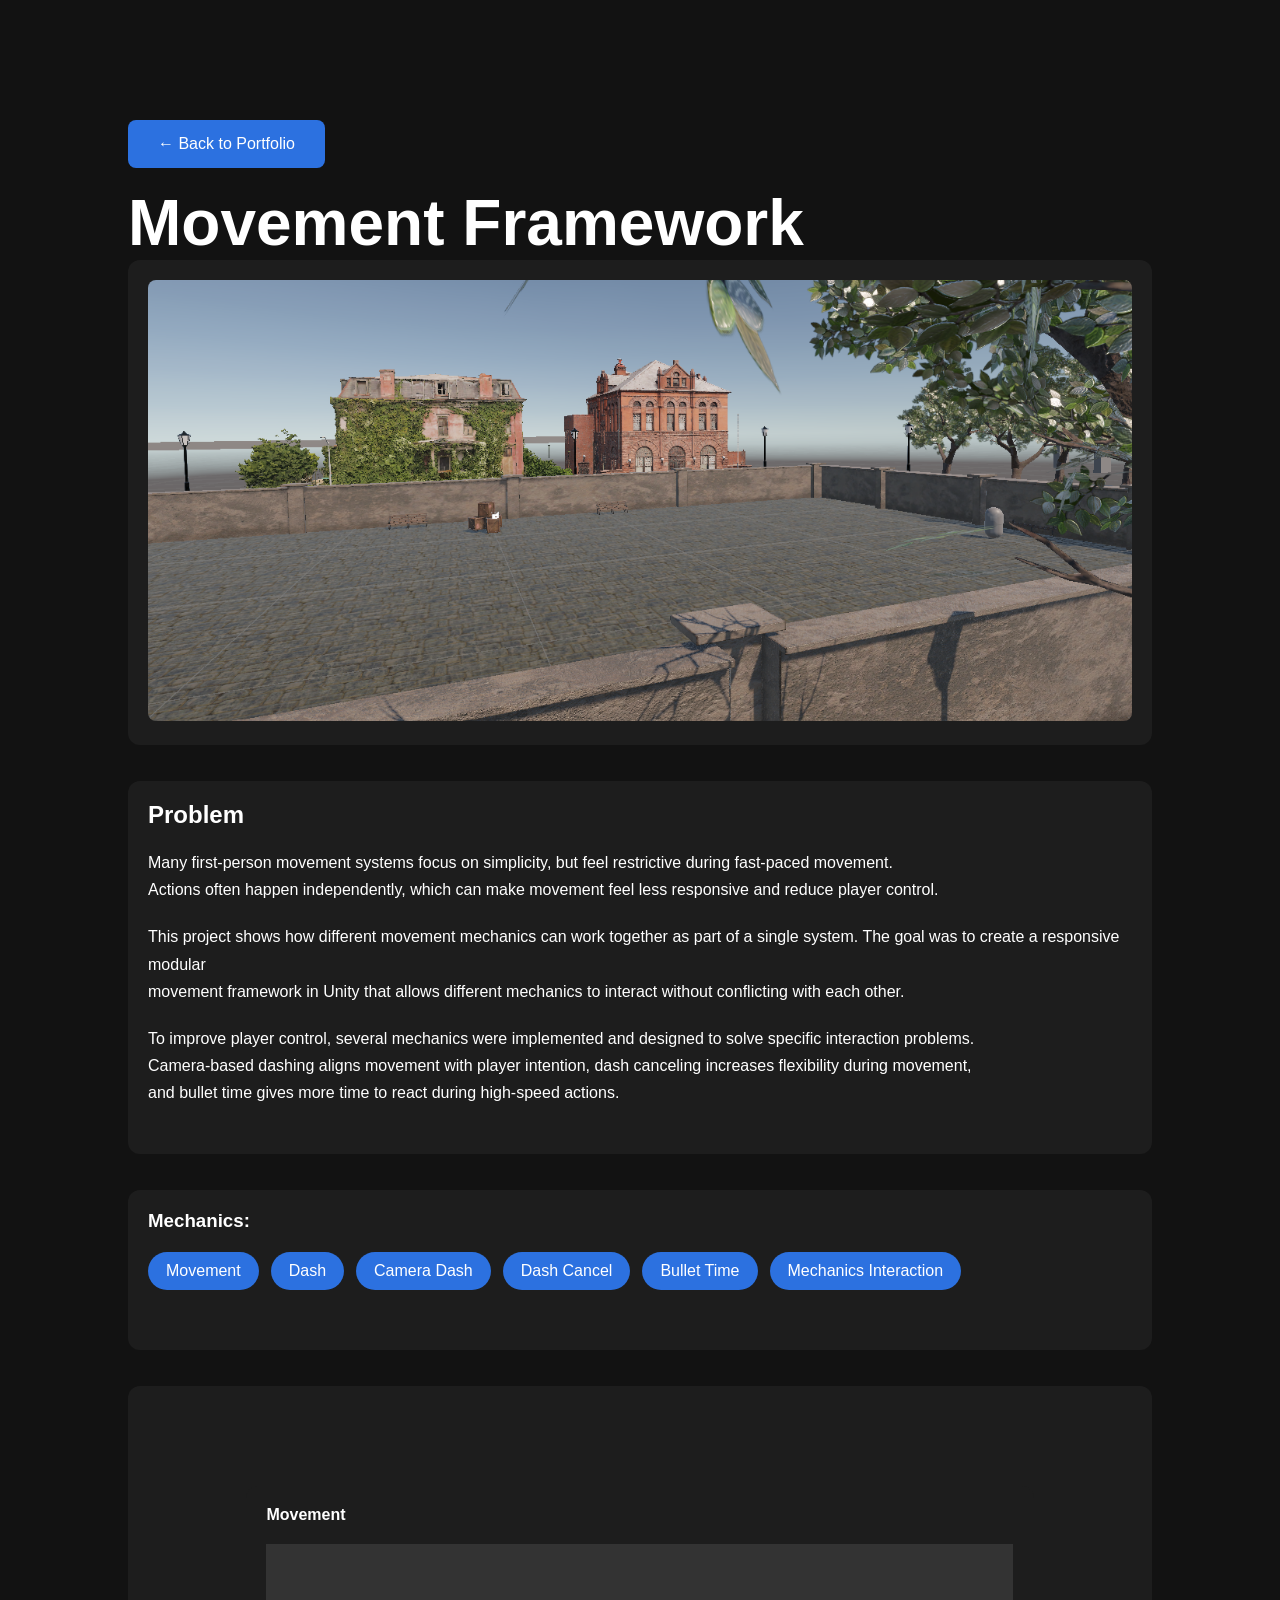
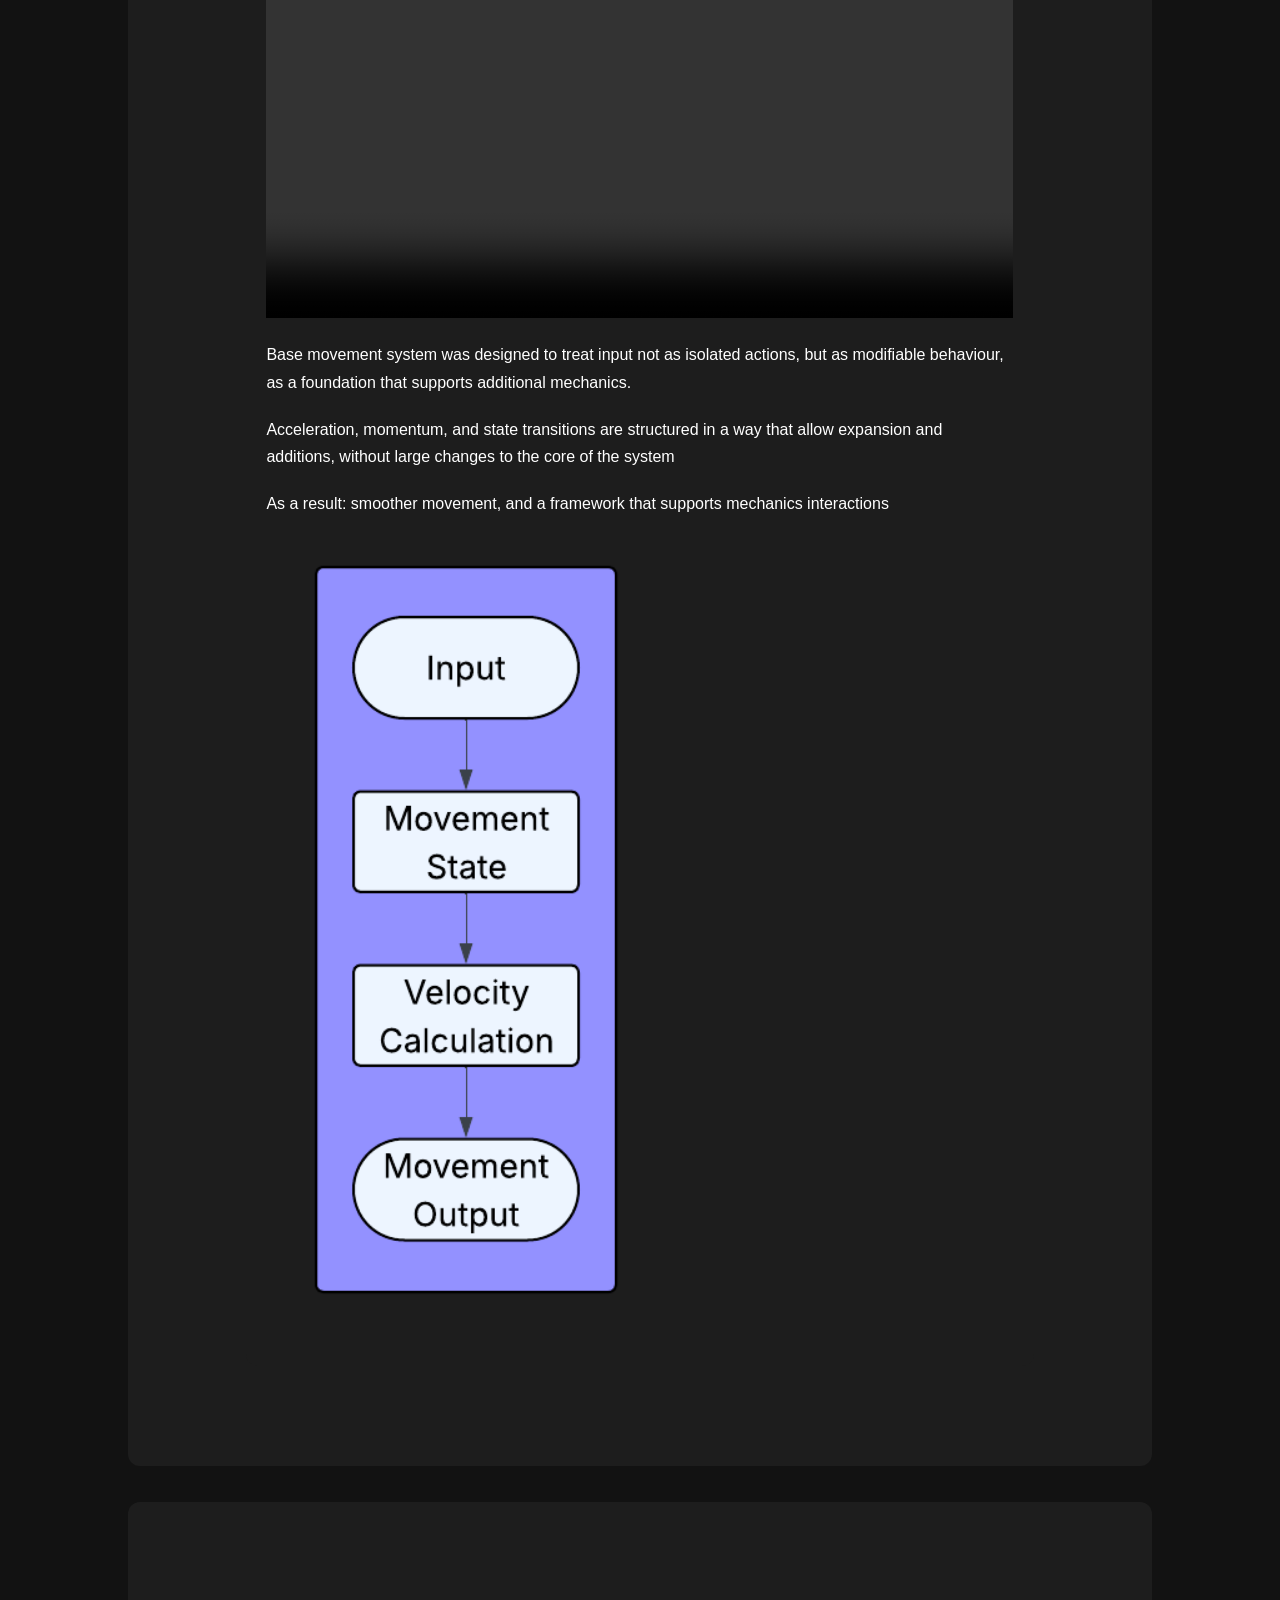
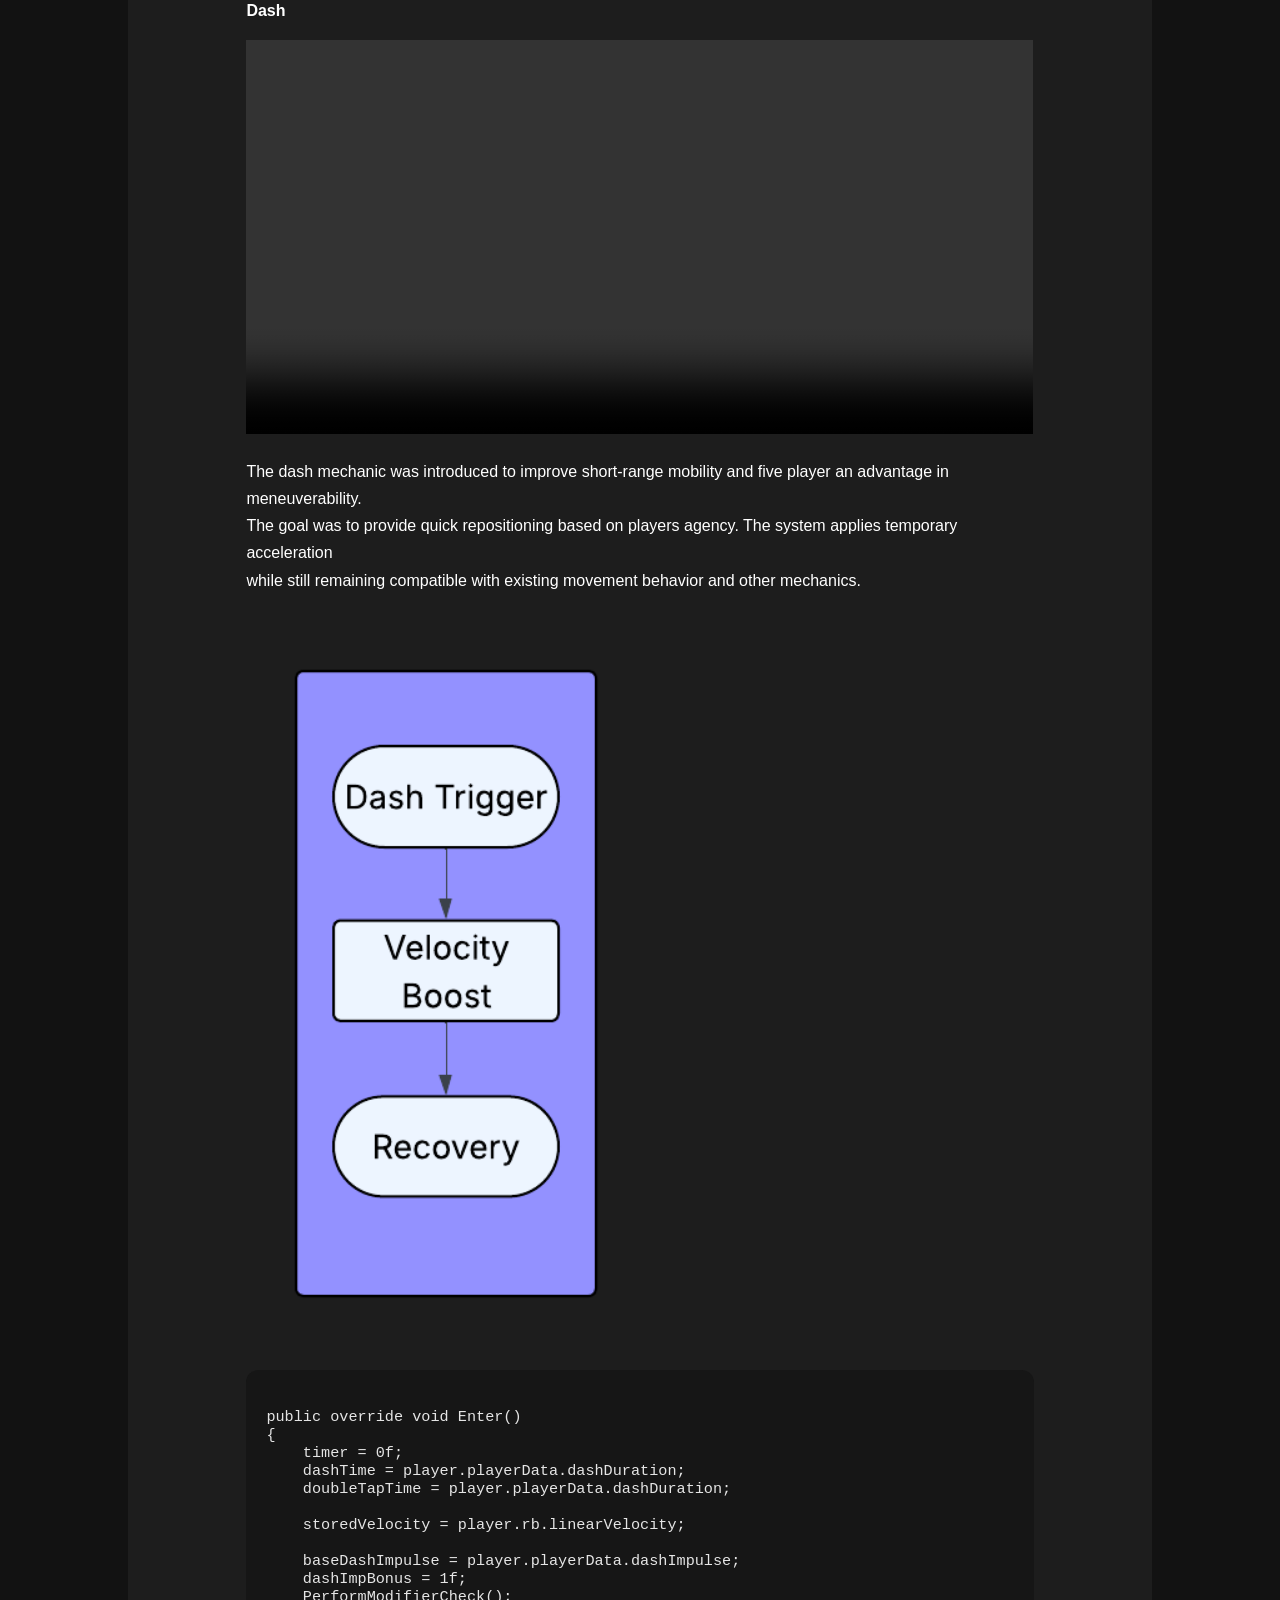
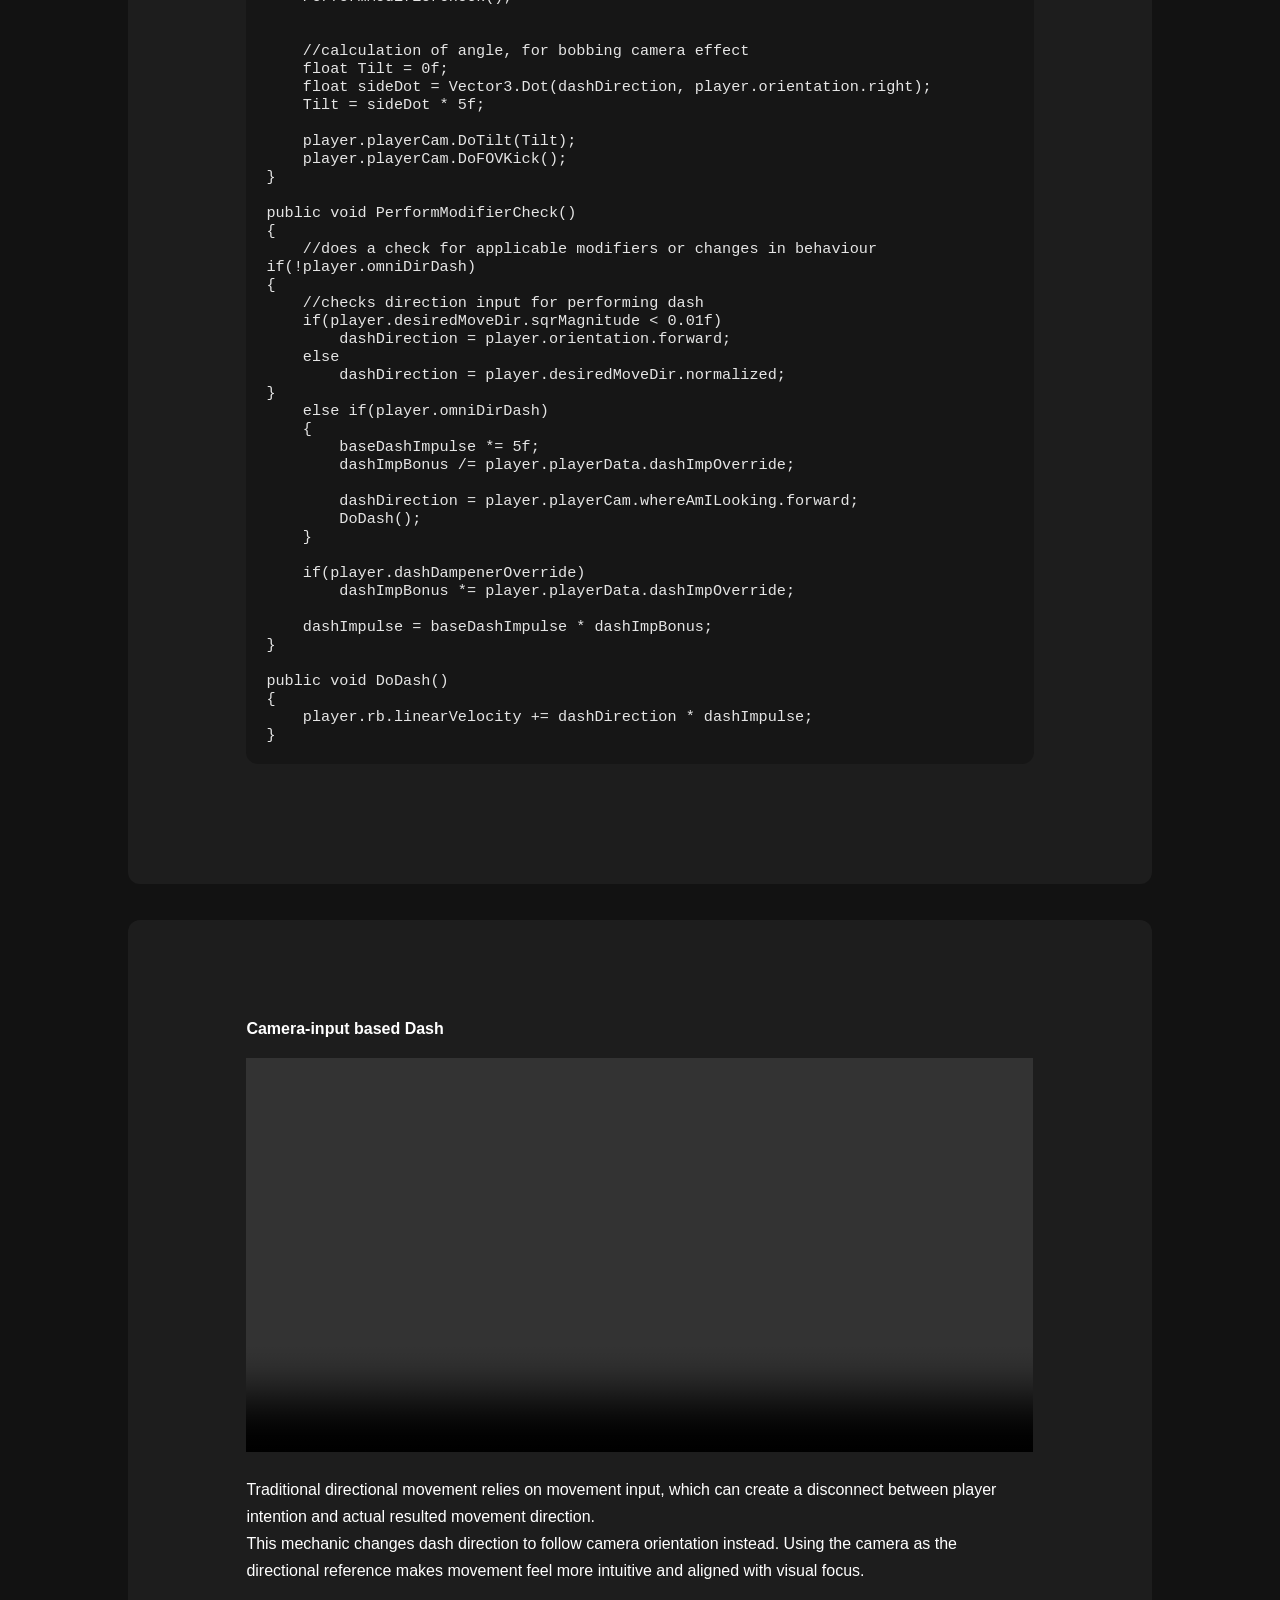
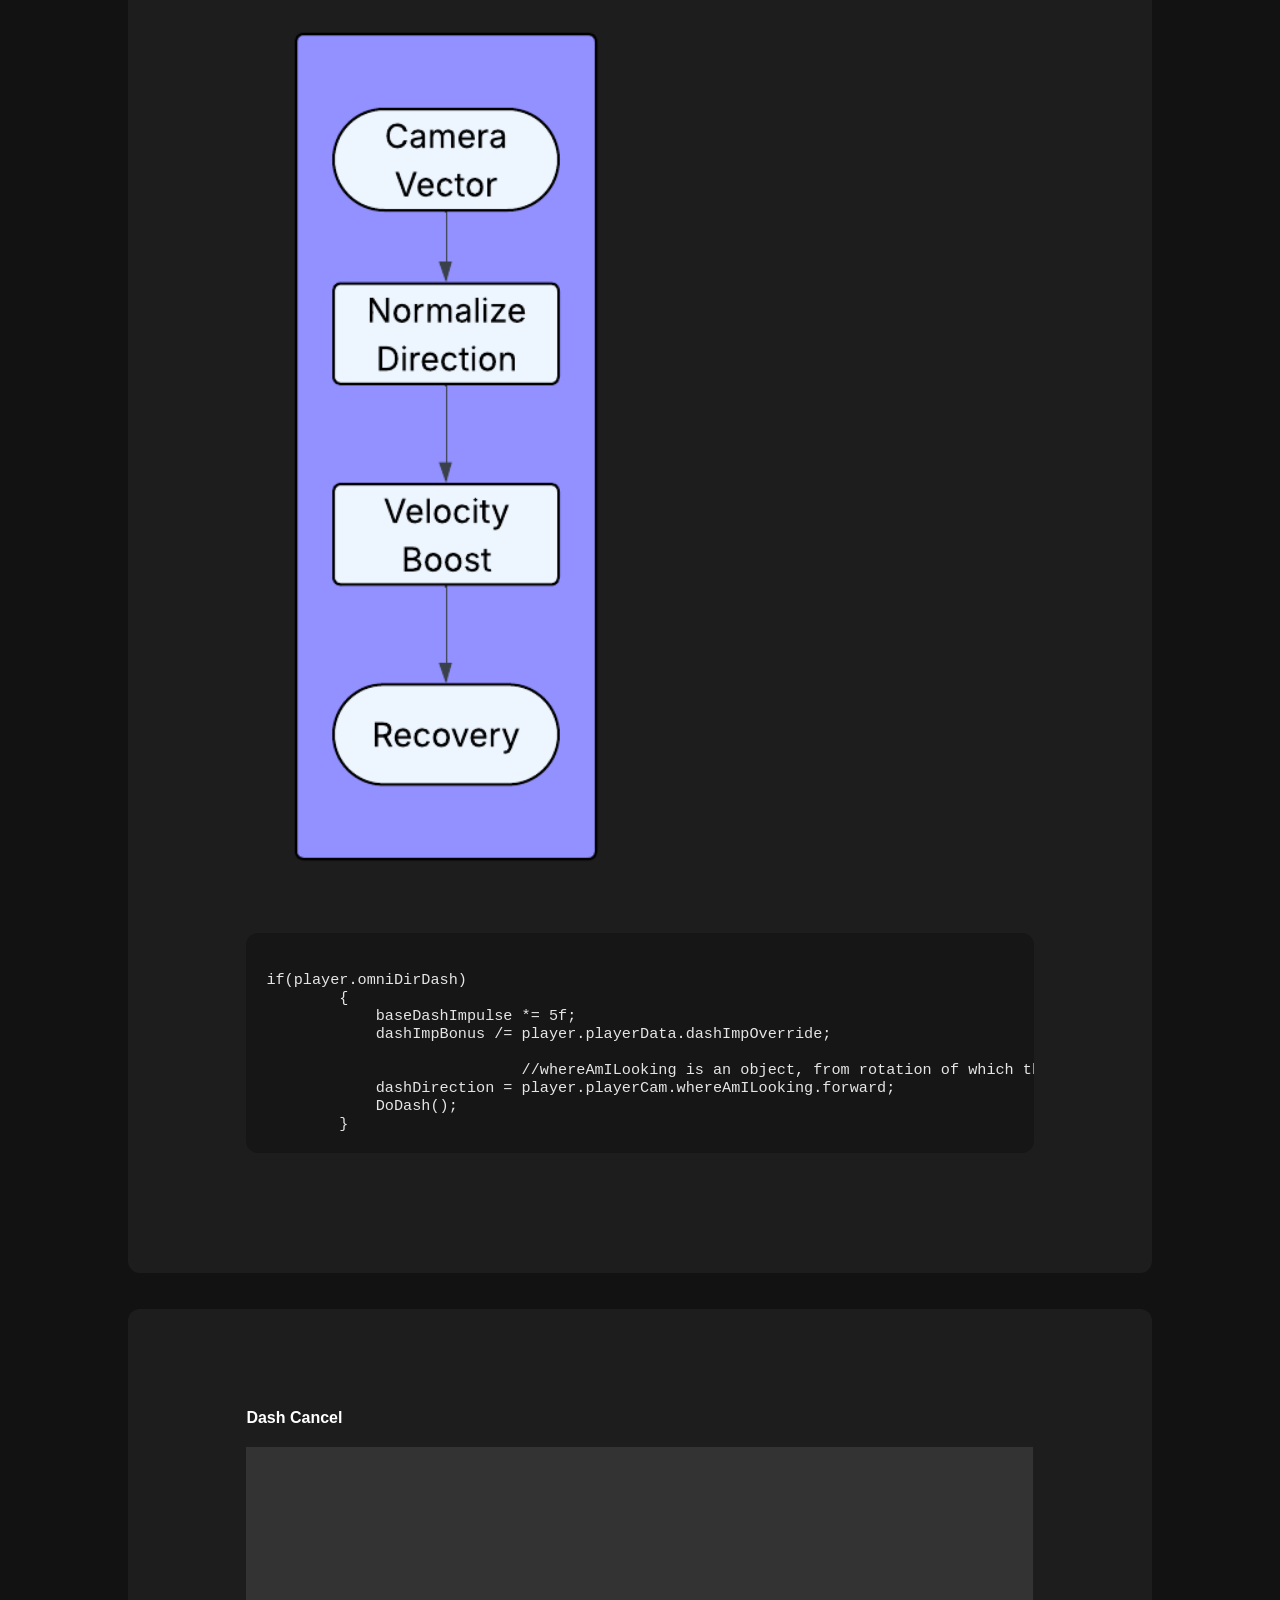
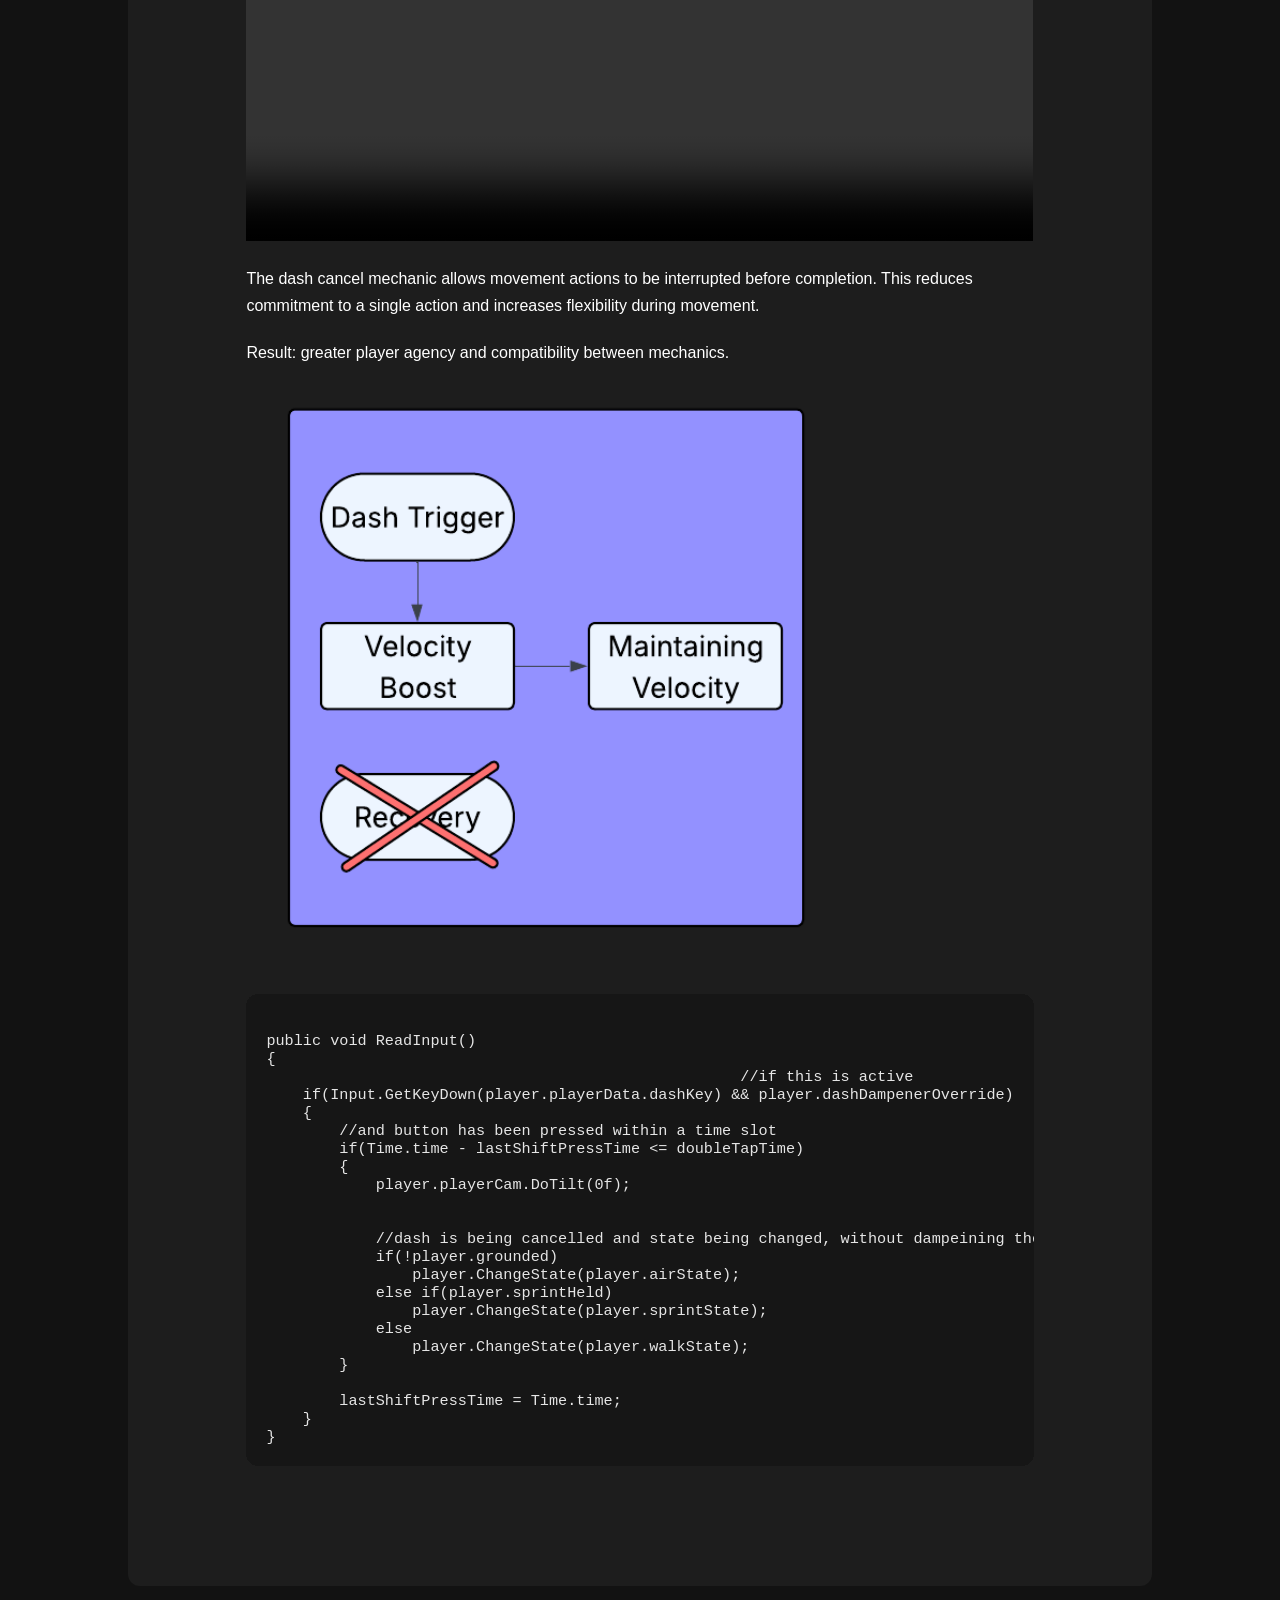
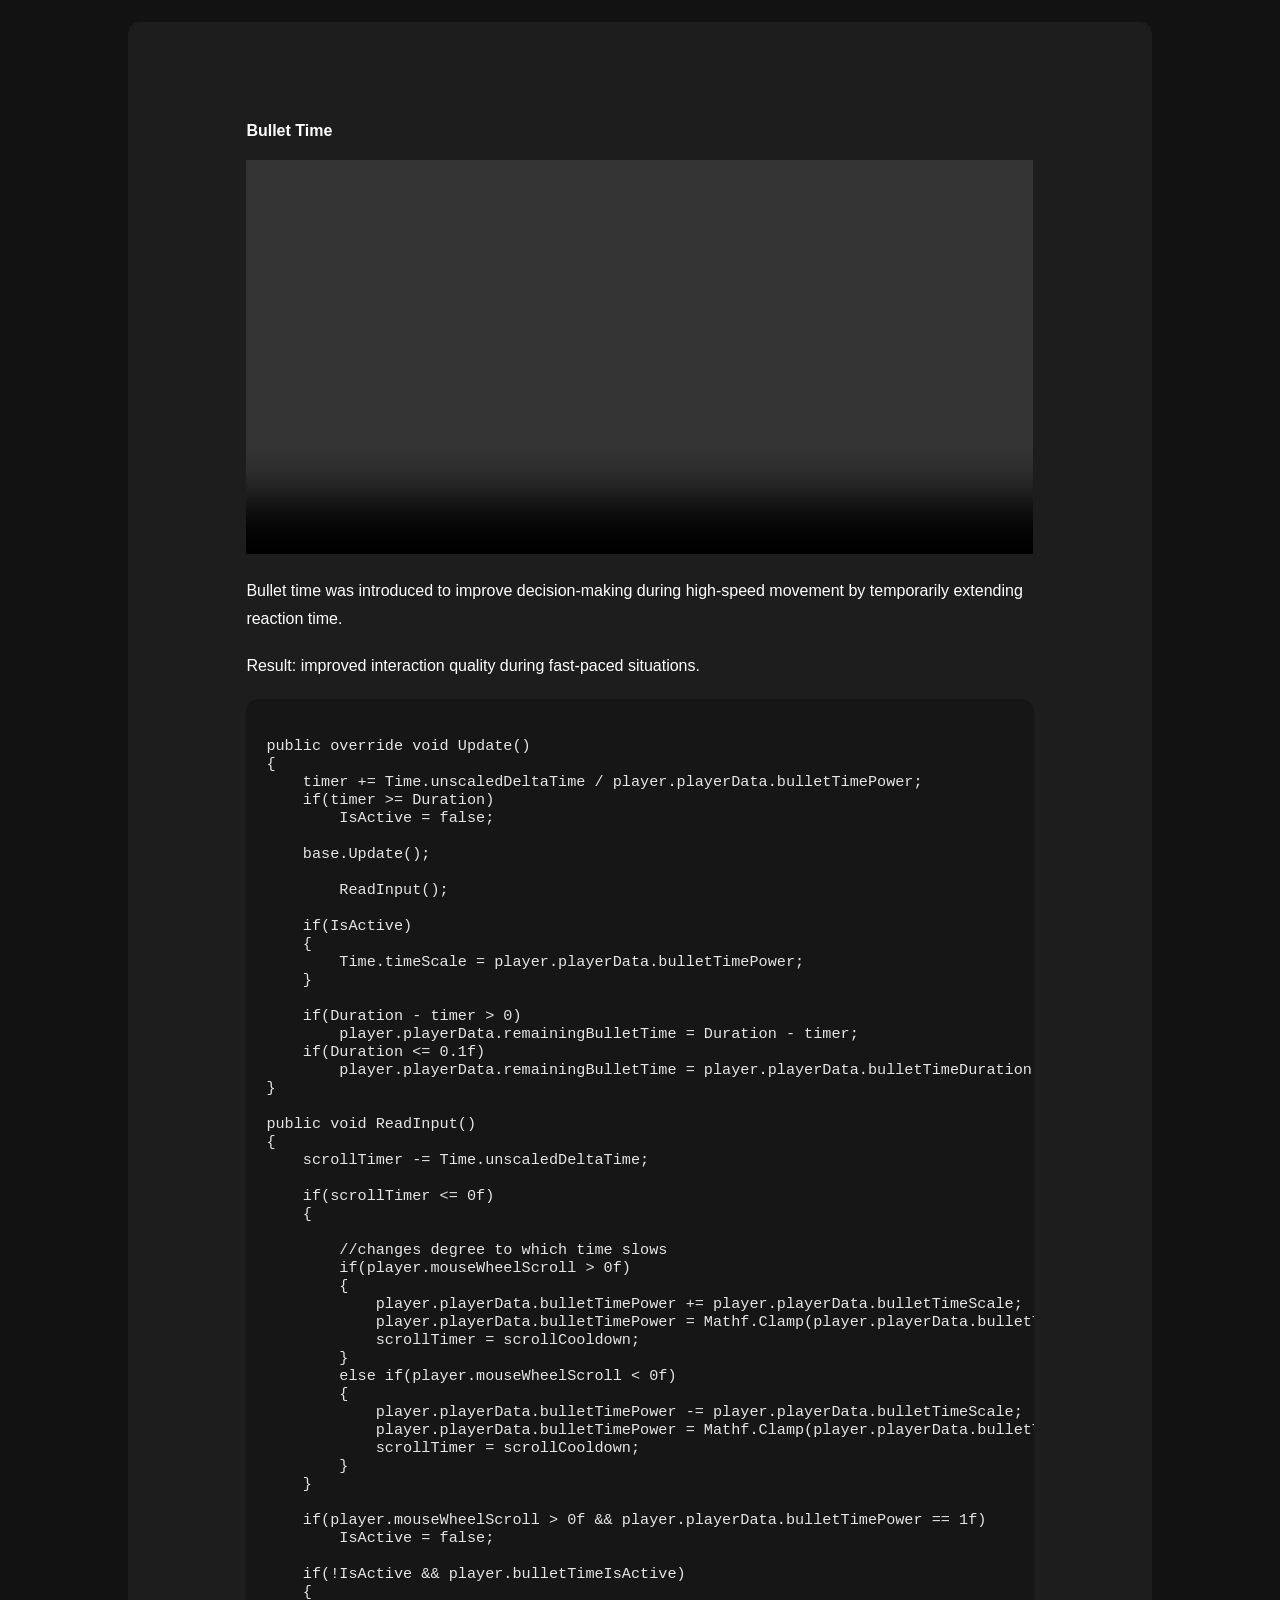
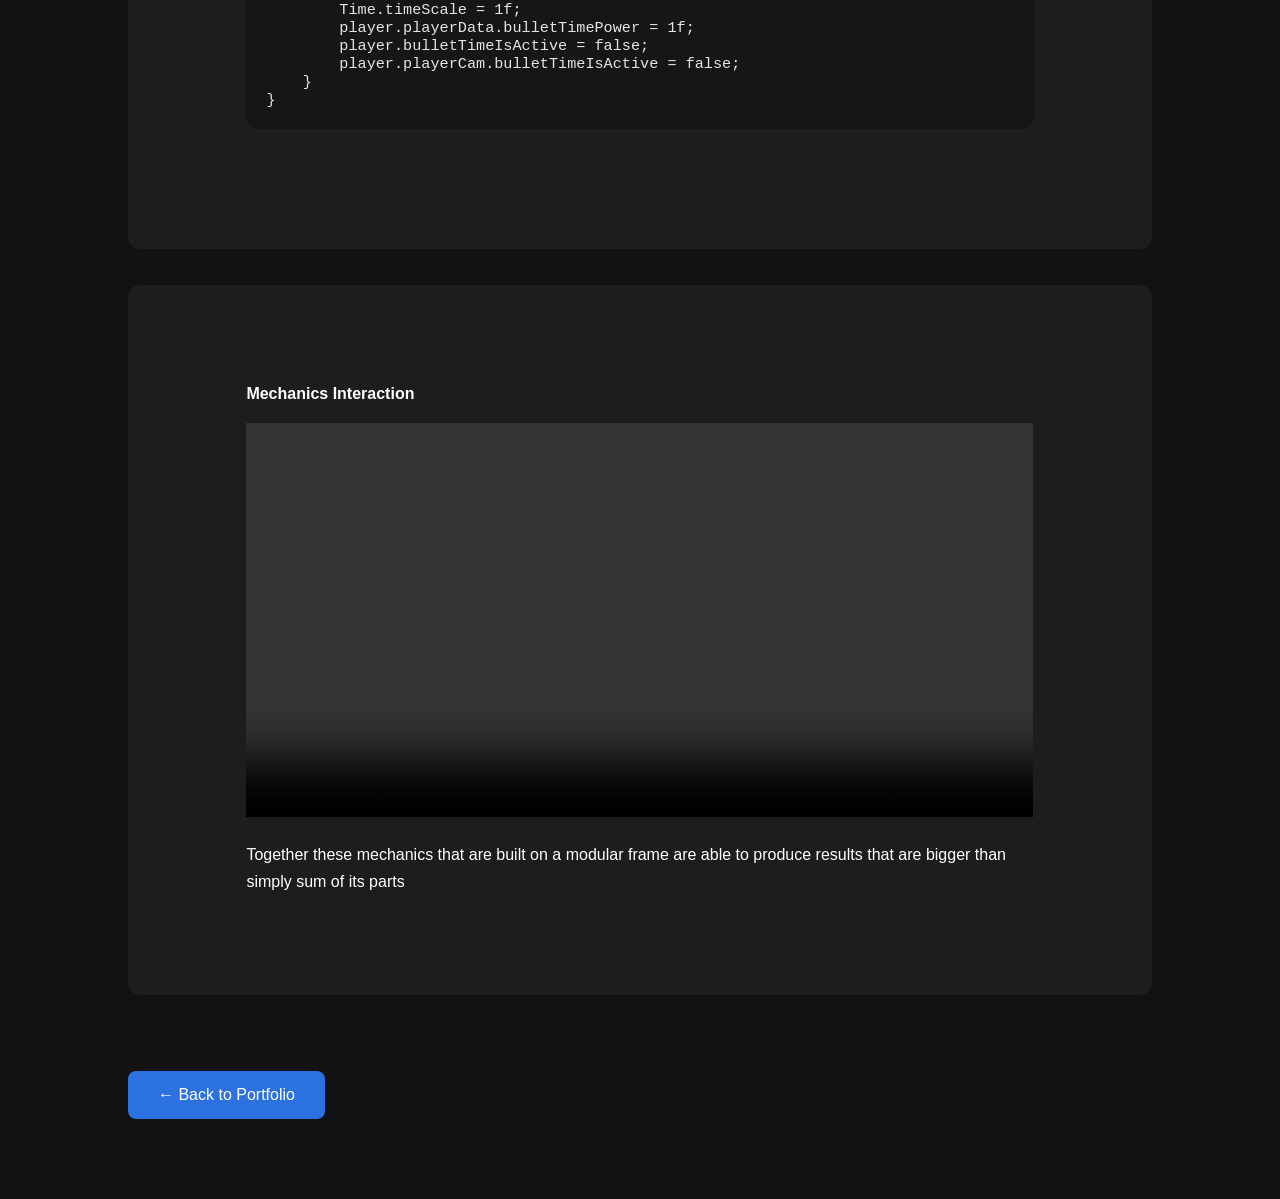
==== projects/controller.html @ e841cd21 "ready!" ====
<!DOCTYPE html>

<html>

<head>

<link
rel="stylesheet"

href="../style.css">

</head>

<body>

<section>

<a
class="button"

href="../index.html">

← Back to Portfolio

</a>

<br></br>

<h1>
Movement Framework
</h1>

<div class="card">

<img src="../images/preview.png">

</div>

<br></br>

<div class="card">
<h2>
Problem
</h2>
<p>
Many first-person movement systems focus on simplicity, but feel restrictive during fast-paced movement.
<br>Actions often happen independently, which can make movement feel less responsive and reduce player control.</br>
</p>
<p>
This project shows how different movement mechanics can work together as part of a single system. The goal was to create a responsive modular <br>movement framework in Unity that allows different mechanics to interact without conflicting with each other.</br>
</p>
<p>
To improve player control, several mechanics were implemented and designed to solve specific interaction problems. <br>Camera-based dashing aligns movement with player intention, dash canceling increases flexibility during movement,<br>and bullet time gives more time to react during high-speed actions.</br></br>
</p>
</div>

<br></br>

<div class="card">

<h3>
Mechanics:
</h3>

<div class="mechanics-nav">
<a href="#movement">Movement</a>
<a href="#dash">Dash</a>
<a href="#camera-dash">Camera Dash</a>
<a href="#dash-cancel">Dash Cancel</a>
<a href="#bullet-time">Bullet Time</a>
<a href="#combined-mechanics">Mechanics Interaction</a>
</div>

</div>

<br></br>

<div class="card">
<section id="movement">
<div class="card"> 
<h4>Movement</h4>
<p></p>
<video controls width="100%">
<source src="../demo mp4's/Movement.mp4">
</video>
<p>Base movement system was designed to treat input not as isolated actions, 
but as modifiable behaviour, as a foundation that supports additional mechanics.</p>
<p>Acceleration, momentum, and state transitions are structured in a way that allow expansion 
and additions, without large changes to the core of the system</p>
<p>As a result: smoother movement, and a framework that supports mechanics interactions</p>
<img src="../images/Movement Diagram.png"
class="diagram">
</section>
</div>

<br></br>

<div class="card">
<section id="dash">
<h4>Dash</h4>
<p></p>
<video controls width="100%">
<source src="../demo mp4's/Dash.mp4">
</video>
<p>The dash mechanic was introduced to improve short-range mobility and five player an advantage in meneuverability.
<br>The goal was to provide quick repositioning based on players agency. The system applies temporary acceleration <br>while still remaining compatible with existing movement behavior and other mechanics.</br></br></p>
<img src="../images/dash diagram.png"
class="diagram">
<div class="code-example">
<pre><code>
public override void Enter()
{
    timer = 0f;
    dashTime = player.playerData.dashDuration;
    doubleTapTime = player.playerData.dashDuration;

    storedVelocity = player.rb.linearVelocity;

    baseDashImpulse = player.playerData.dashImpulse;
    dashImpBonus = 1f;
    PerformModifierCheck();


    //calculation of angle, for bobbing camera effect
    float Tilt = 0f;
    float sideDot = Vector3.Dot(dashDirection, player.orientation.right);
    Tilt = sideDot * 5f;
    
    player.playerCam.DoTilt(Tilt);
    player.playerCam.DoFOVKick();
}

public void PerformModifierCheck()
{
    //does a check for applicable modifiers or changes in behaviour
if(!player.omniDirDash)
{
    //checks direction input for performing dash
    if(player.desiredMoveDir.sqrMagnitude < 0.01f)
        dashDirection = player.orientation.forward;
    else
        dashDirection = player.desiredMoveDir.normalized;
}
    else if(player.omniDirDash)
    {
        baseDashImpulse *= 5f;
        dashImpBonus /= player.playerData.dashImpOverride;

        dashDirection = player.playerCam.whereAmILooking.forward;
        DoDash();
    }

    if(player.dashDampenerOverride)
        dashImpBonus *= player.playerData.dashImpOverride;

    dashImpulse = baseDashImpulse * dashImpBonus;
}

public void DoDash()
{
    player.rb.linearVelocity += dashDirection * dashImpulse;
}
</code></pre>
</div>
</section>
</div>

<br></br>

<div class="card">
<section id="camera-dash">
<h4>Camera-input based Dash</h4>
<p></p>
<video controls width="100%">
<source src="../demo mp4's/Camera-Input based Dash.mp4">
</video>
<p>Traditional directional movement relies on movement input, which can create a disconnect 
between player intention and actual resulted movement direction. 
<br>This mechanic changes dash direction to follow camera orientation instead. Using the camera as the directional 
reference makes movement feel more intuitive and aligned with visual focus.</br></p>
<img src="../images/camera dash diagram.png"
class="diagram">
<div class="code-example">
<pre><code>
if(player.omniDirDash)
        {
            baseDashImpulse *= 5f;
            dashImpBonus /= player.playerData.dashImpOverride;

                            //whereAmILooking is an object, from rotation of which the vector of camera input is calculated
            dashDirection = player.playerCam.whereAmILooking.forward;
            DoDash();
        }
</code></pre>
</section>
</div>

<br></br>

<div class="card">
<section id="dash-cancel">
<h4>Dash Cancel</h4>
<p></p>
<video controls width="100%">
<source src="../demo mp4's/Dash Cancel.mp4">
</video>
<p>The dash cancel mechanic allows movement actions to be interrupted before completion. This reduces commitment to a single action and increases flexibility during movement.</p>
<p>Result: greater player agency and compatibility between mechanics.</p>
<img src="../images/bullet time diagram.png"
class="diagram2">
<div class="code-example">
<pre><code>
public void ReadInput()
{
                                                    //if this is active
    if(Input.GetKeyDown(player.playerData.dashKey) && player.dashDampenerOverride)
    {
        //and button has been pressed within a time slot
        if(Time.time - lastShiftPressTime <= doubleTapTime)
        {
            player.playerCam.DoTilt(0f);


            //dash is being cancelled and state being changed, without dampeining the movement velocity
            if(!player.grounded)
                player.ChangeState(player.airState);
            else if(player.sprintHeld)
                player.ChangeState(player.sprintState);
            else
                player.ChangeState(player.walkState);
        }

        lastShiftPressTime = Time.time;
    }
}
</code></pre>
</div>
</section>
</div>

<br></br>

<div class="card">
<section id="bullet-time">
<h4>Bullet Time</h4>
<p></p>
<video controls width="100%">
<source src="../demo mp4's/Bullet Time.mp4">
</video>
<p>Bullet time was introduced to improve decision-making during high-speed movement by temporarily extending reaction time.</p>
<p>Result: improved interaction quality during fast-paced situations.</p>
<div class="code-example">
<pre><code>
public override void Update()
{
    timer += Time.unscaledDeltaTime / player.playerData.bulletTimePower;
    if(timer >= Duration)
        IsActive = false;

    base.Update();

        ReadInput();

    if(IsActive)
    {
        Time.timeScale = player.playerData.bulletTimePower;
    }

    if(Duration - timer > 0)
        player.playerData.remainingBulletTime = Duration - timer;
    if(Duration <= 0.1f)
        player.playerData.remainingBulletTime = player.playerData.bulletTimeDuration;
}

public void ReadInput()
{
    scrollTimer -= Time.unscaledDeltaTime;

    if(scrollTimer <= 0f)
    {

        //changes degree to which time slows
        if(player.mouseWheelScroll > 0f)
        {
            player.playerData.bulletTimePower += player.playerData.bulletTimeScale;
            player.playerData.bulletTimePower = Mathf.Clamp(player.playerData.bulletTimePower, 0.1f, 1f);
            scrollTimer = scrollCooldown;
        }
        else if(player.mouseWheelScroll < 0f)
        {
            player.playerData.bulletTimePower -= player.playerData.bulletTimeScale;
            player.playerData.bulletTimePower = Mathf.Clamp(player.playerData.bulletTimePower, 0.1f, 1f);
            scrollTimer = scrollCooldown;
        }
    }
    
    if(player.mouseWheelScroll > 0f && player.playerData.bulletTimePower == 1f)
        IsActive = false;

    if(!IsActive && player.bulletTimeIsActive)
    {
        Time.timeScale = 1f;
        player.playerData.bulletTimePower = 1f;
        player.bulletTimeIsActive = false;
        player.playerCam.bulletTimeIsActive = false;
    }
}
</code></pre>
</section>
</div>

<br></br>

<div class="card">
<section id="combined-mechanics">
<h4>Mechanics Interaction</h4>
<p></p>
<video controls width="100%">
<source src="../demo mp4's/Camera Dash + Cancel (2).mp4">
</video>
<p>Together these mechanics that are built on a modular frame are able to produce results that are bigger than simply sum of its parts</p>
</section>
</div>

<br></br>

<a
class="button"

href="../index.html">

← Back to Portfolio

</a>

</section>

</body>

</html>
---- style.css ----
*{

margin:0;

padding:0;

box-sizing:border-box;

}


body{

background:#121212;

color:white;

font-family:Arial;

}


nav{

display:flex;

justify-content:space-between;

padding:20px 10%;

}


nav a{

color:#ffffff;

text-decoration:none;

margin-left:30px;

}

nav a:hover{

color:#c084fc;

}

html{

scroll-behavior:smooth;

}


header{

padding:120px 10%;

}


h1{

font-size:64px;

}


p{

margin-top:20px;

line-height:1.7;

}


.button{

display:inline-block;

margin-top:40px;

padding:15px 30px;

background:#2c71e0;

color:white;

text-decoration:none;

border-radius:8px;

}

.button:hover{

background:#c084fc;

}


section{

padding:80px 10%;

}


.project-grid{

display:grid;

grid-template-columns:

repeat(auto-fit,
minmax(300px,1fr));

gap:20px;

}


.card{

background:#1d1d1d;

padding:20px;

border-radius:12px;

}


.card img{

width:100%;

border-radius:8px;

}

.mechanics-nav{

display:flex;

flex-wrap:wrap;

gap:12px;

margin-top:20px;

margin-bottom:40px;

}


.mechanics-nav a{

background:#2c71e0;

color:white;

text-decoration:none;

padding:10px 18px;

border-radius:999px;

transition:0.2s;

}


.mechanics-nav a:hover{

background:#c084fc; 

}

.diagram{

width:100%;

max-width:400px;

height:auto;

}   

.diagram2{

width:100%;

max-width:600px;

height:auto;

}   


.code-example{

background:#161616;

padding:20px;

border-radius:12px;

overflow-x:auto;

margin:20px 0;

}

.code-example code{

color:#e5e5e5;

font-family:monospace;

font-size:0.95rem;

}
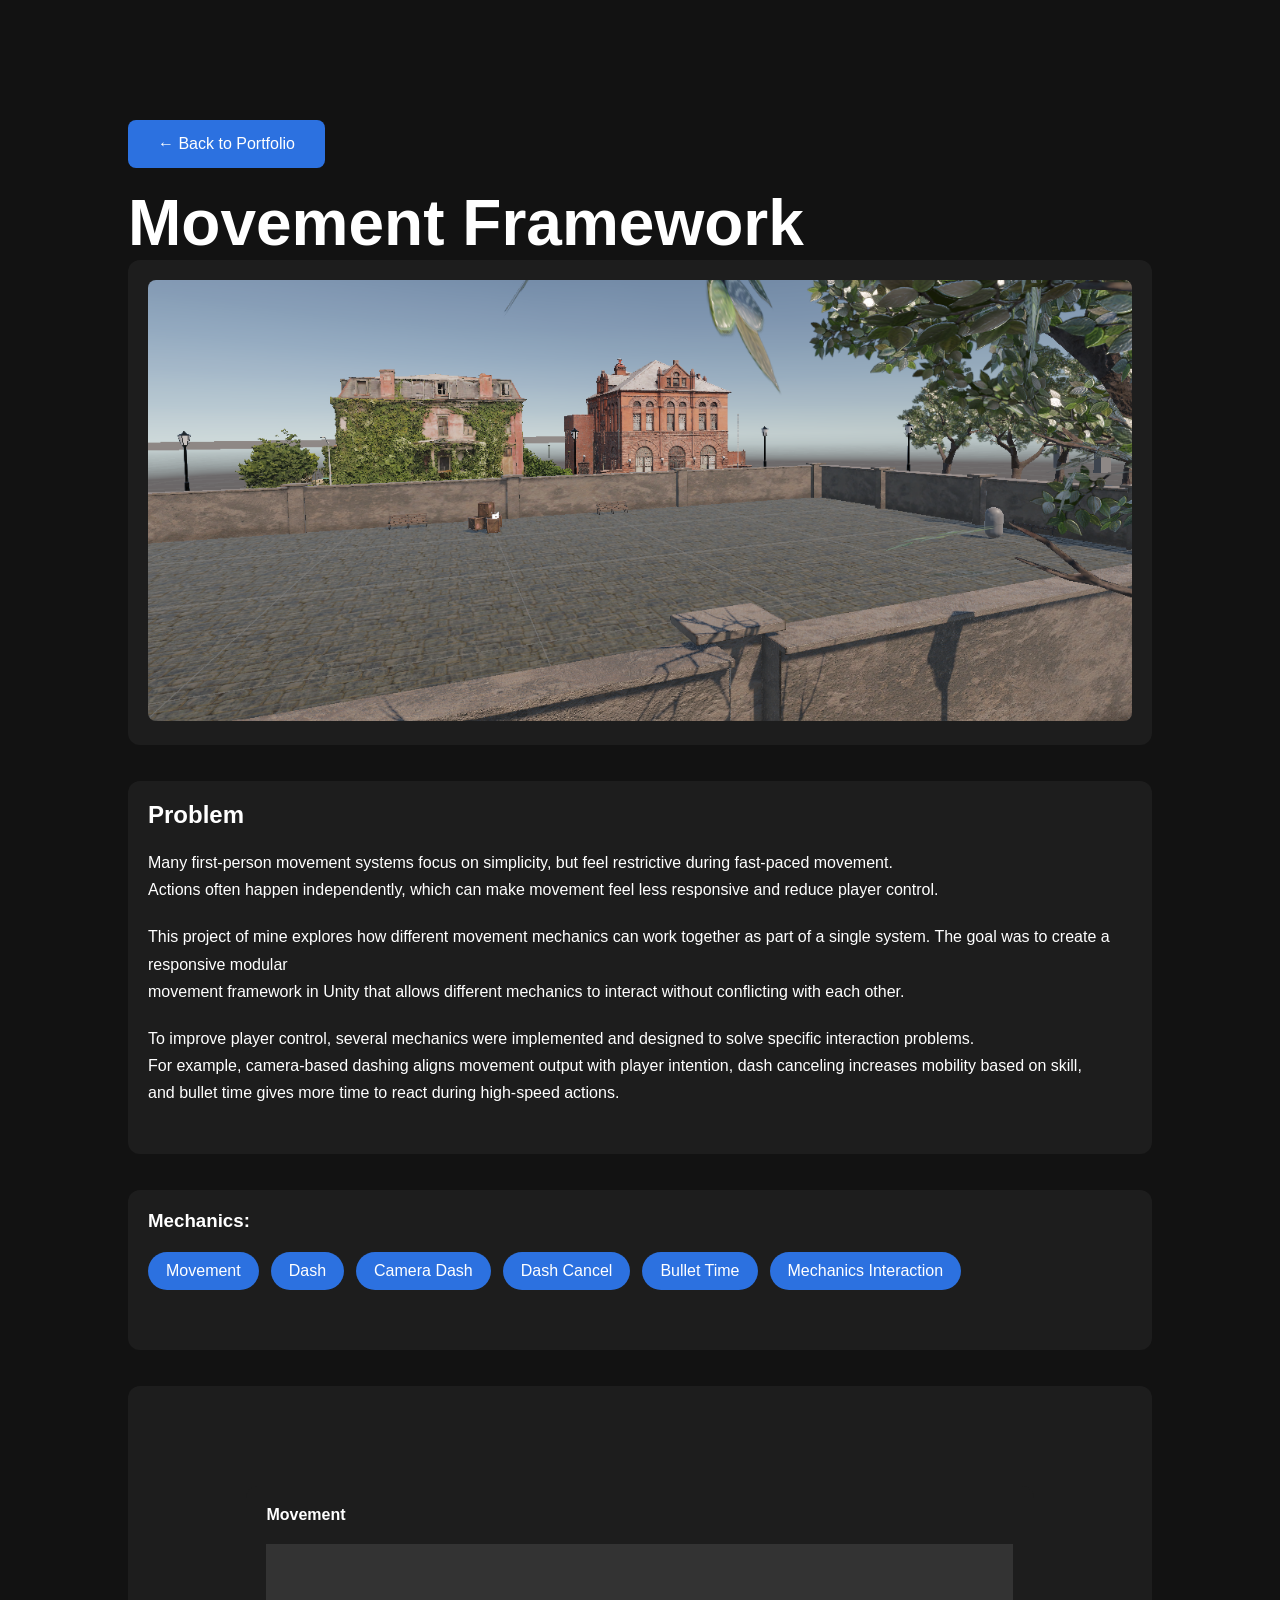
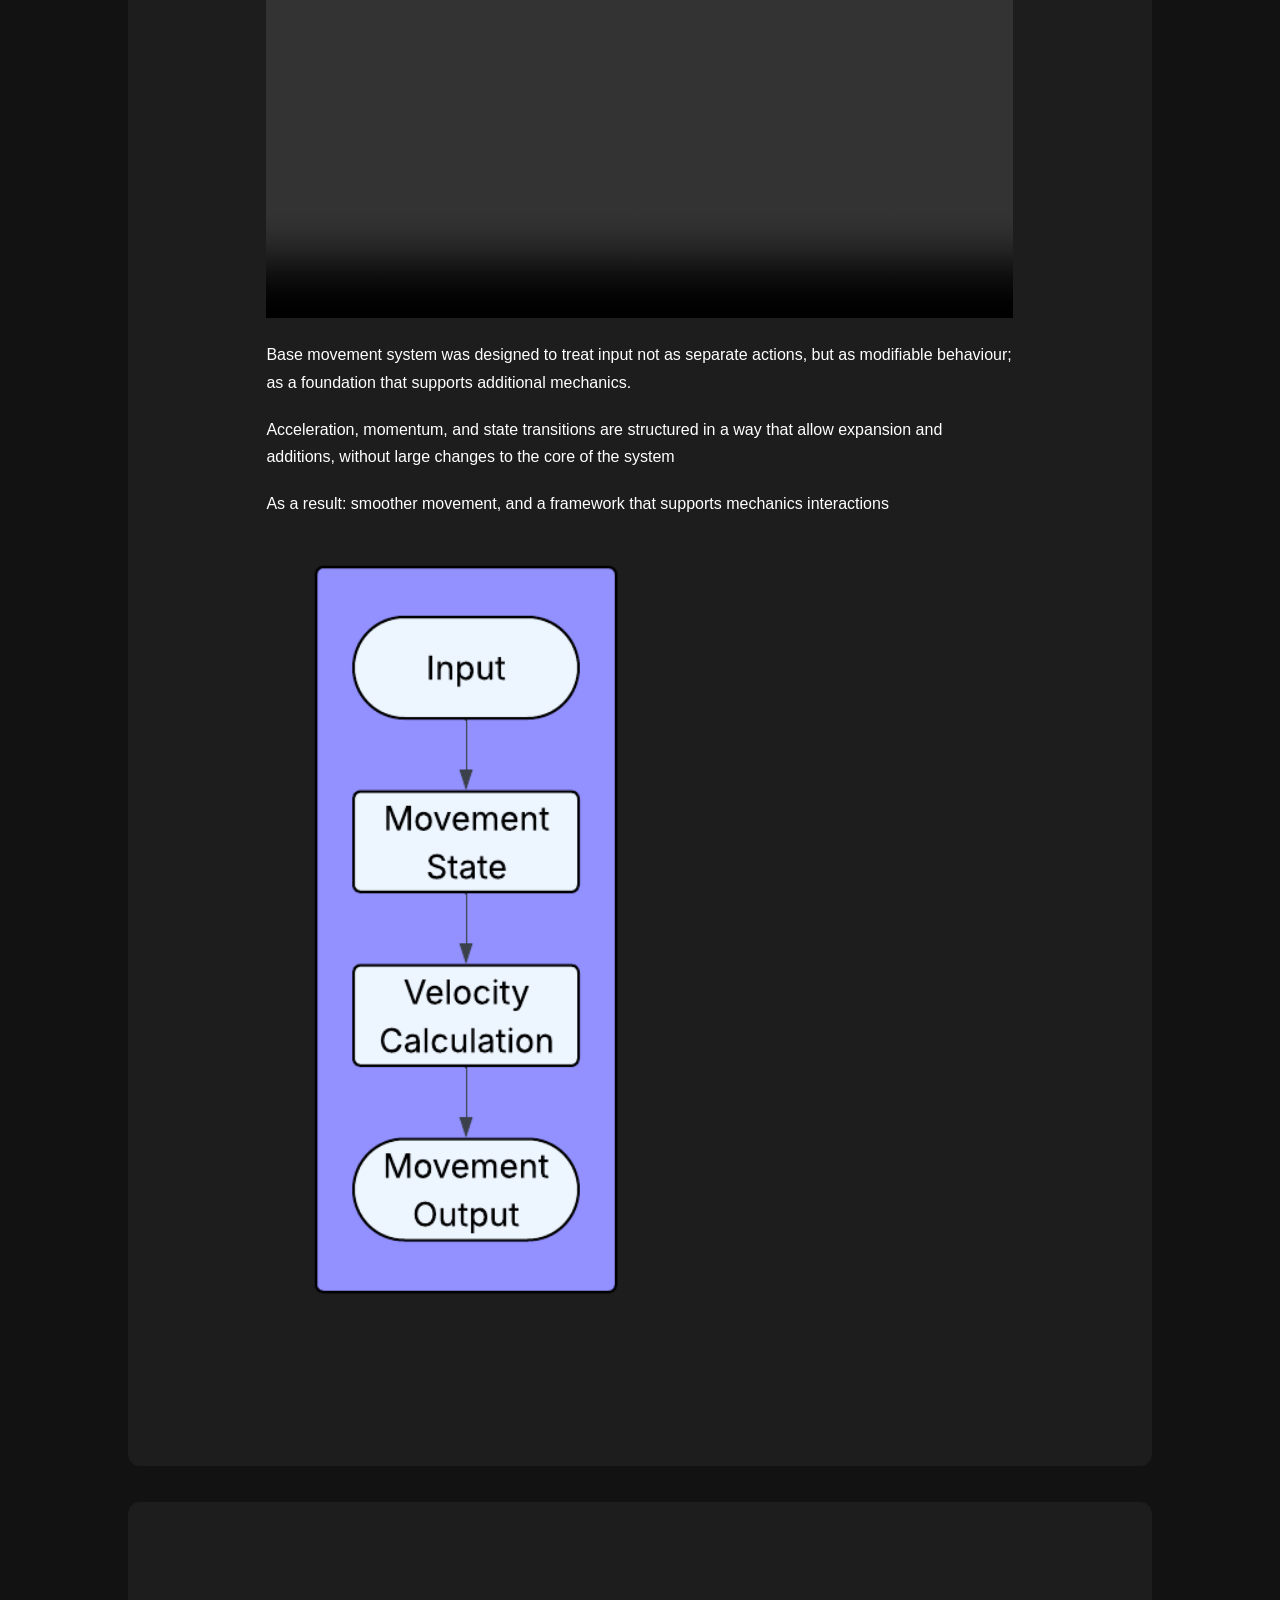
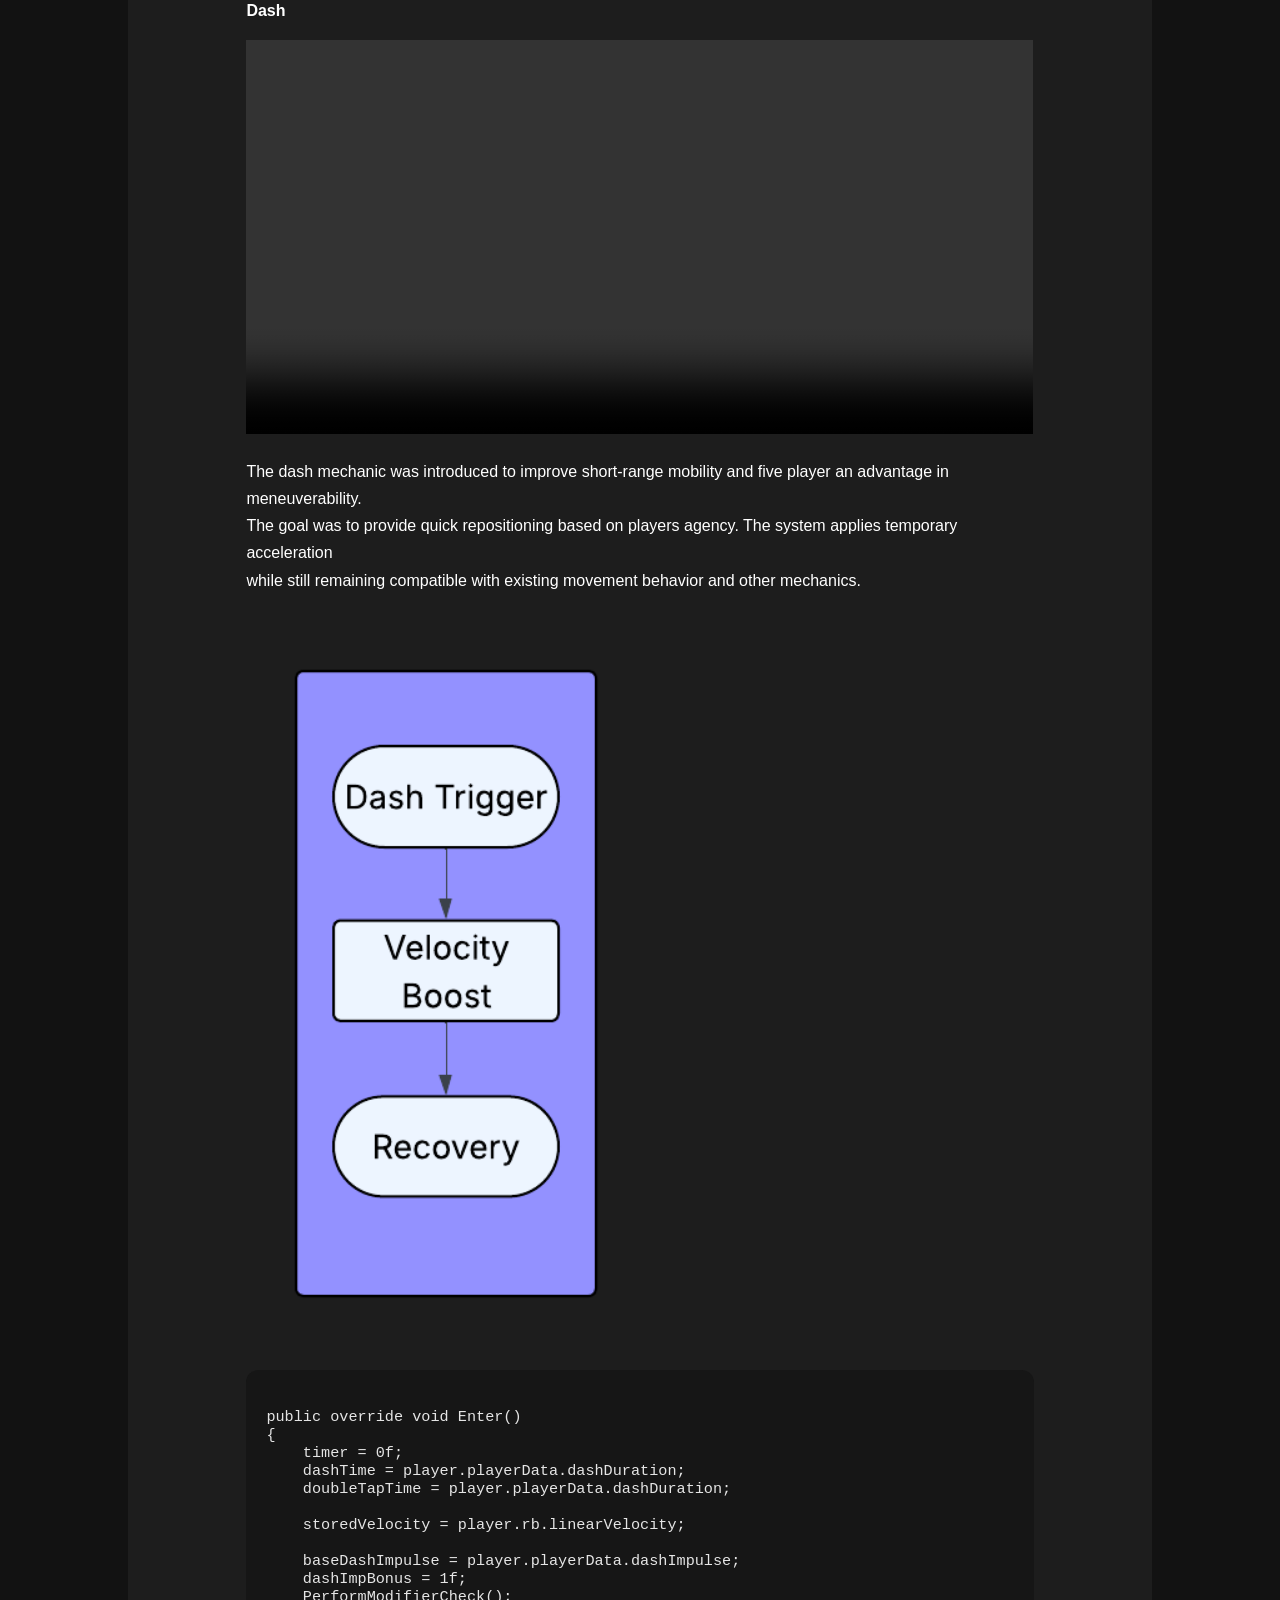
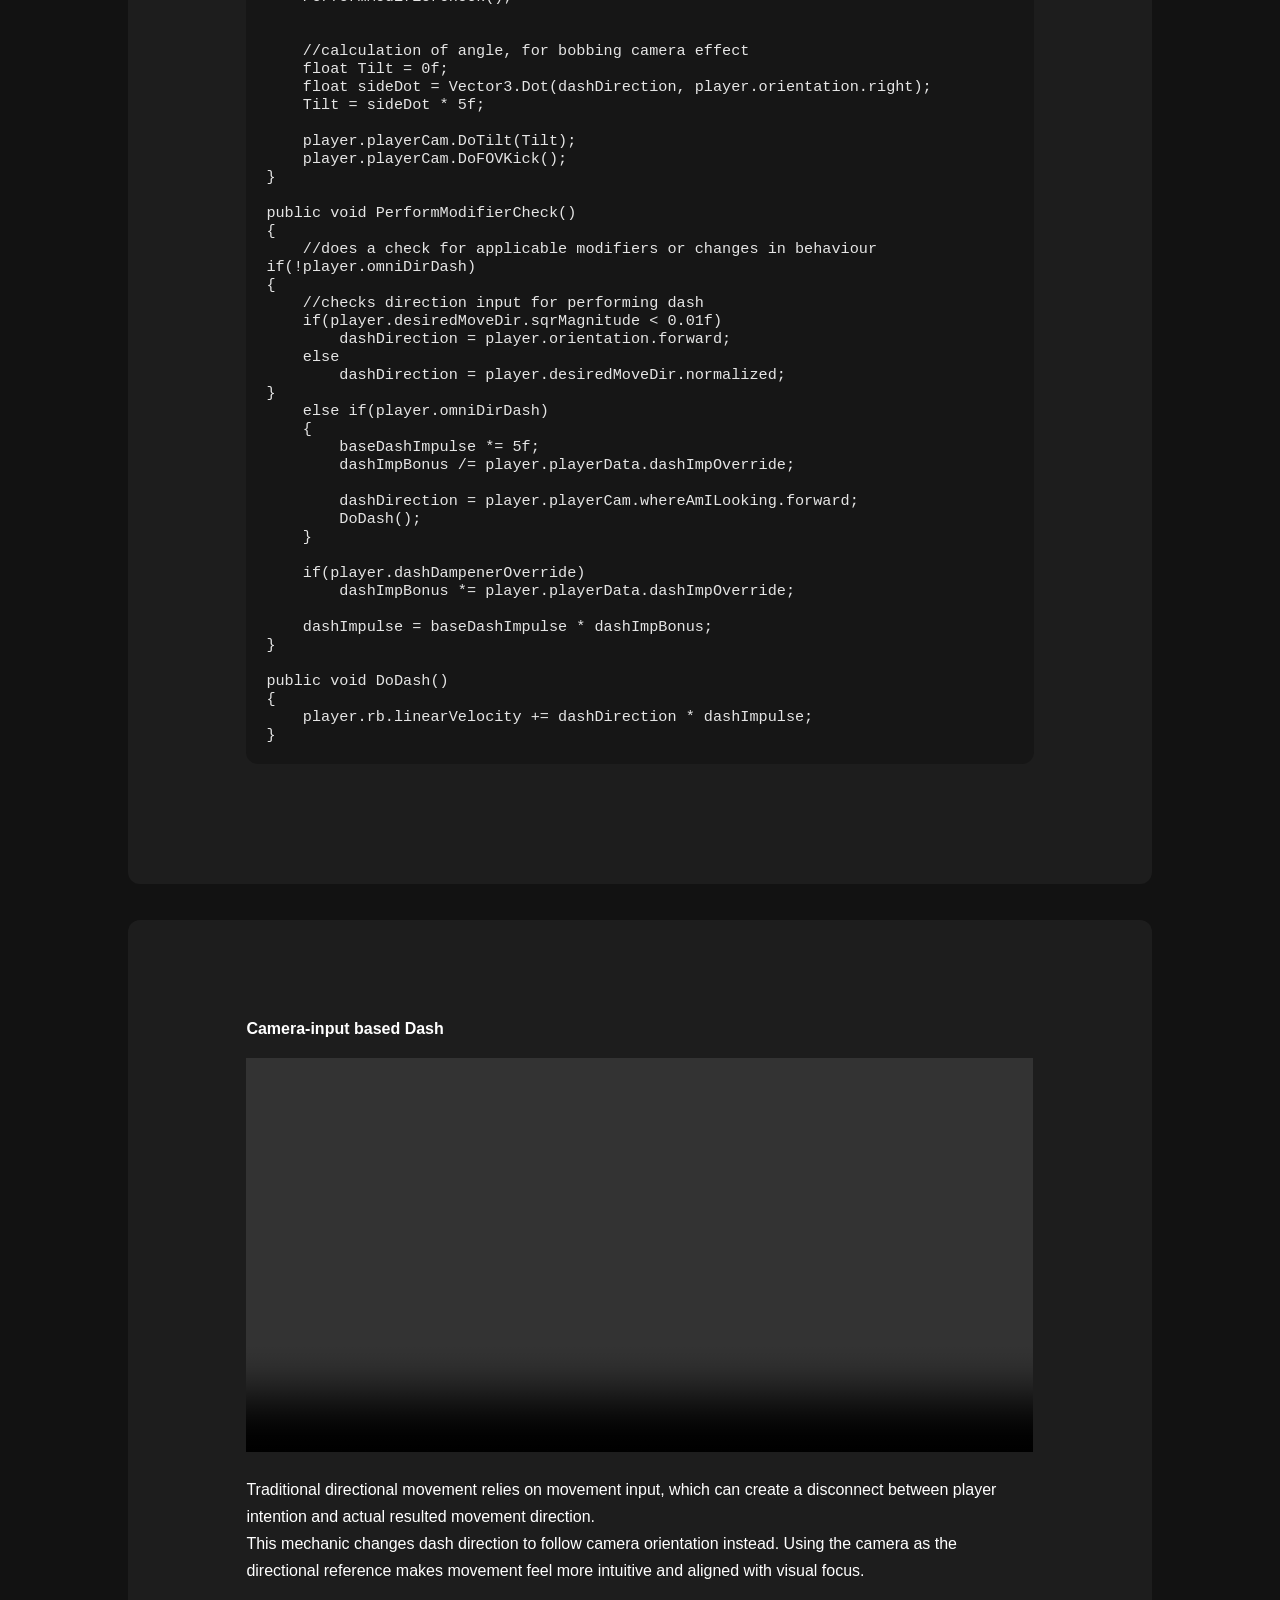
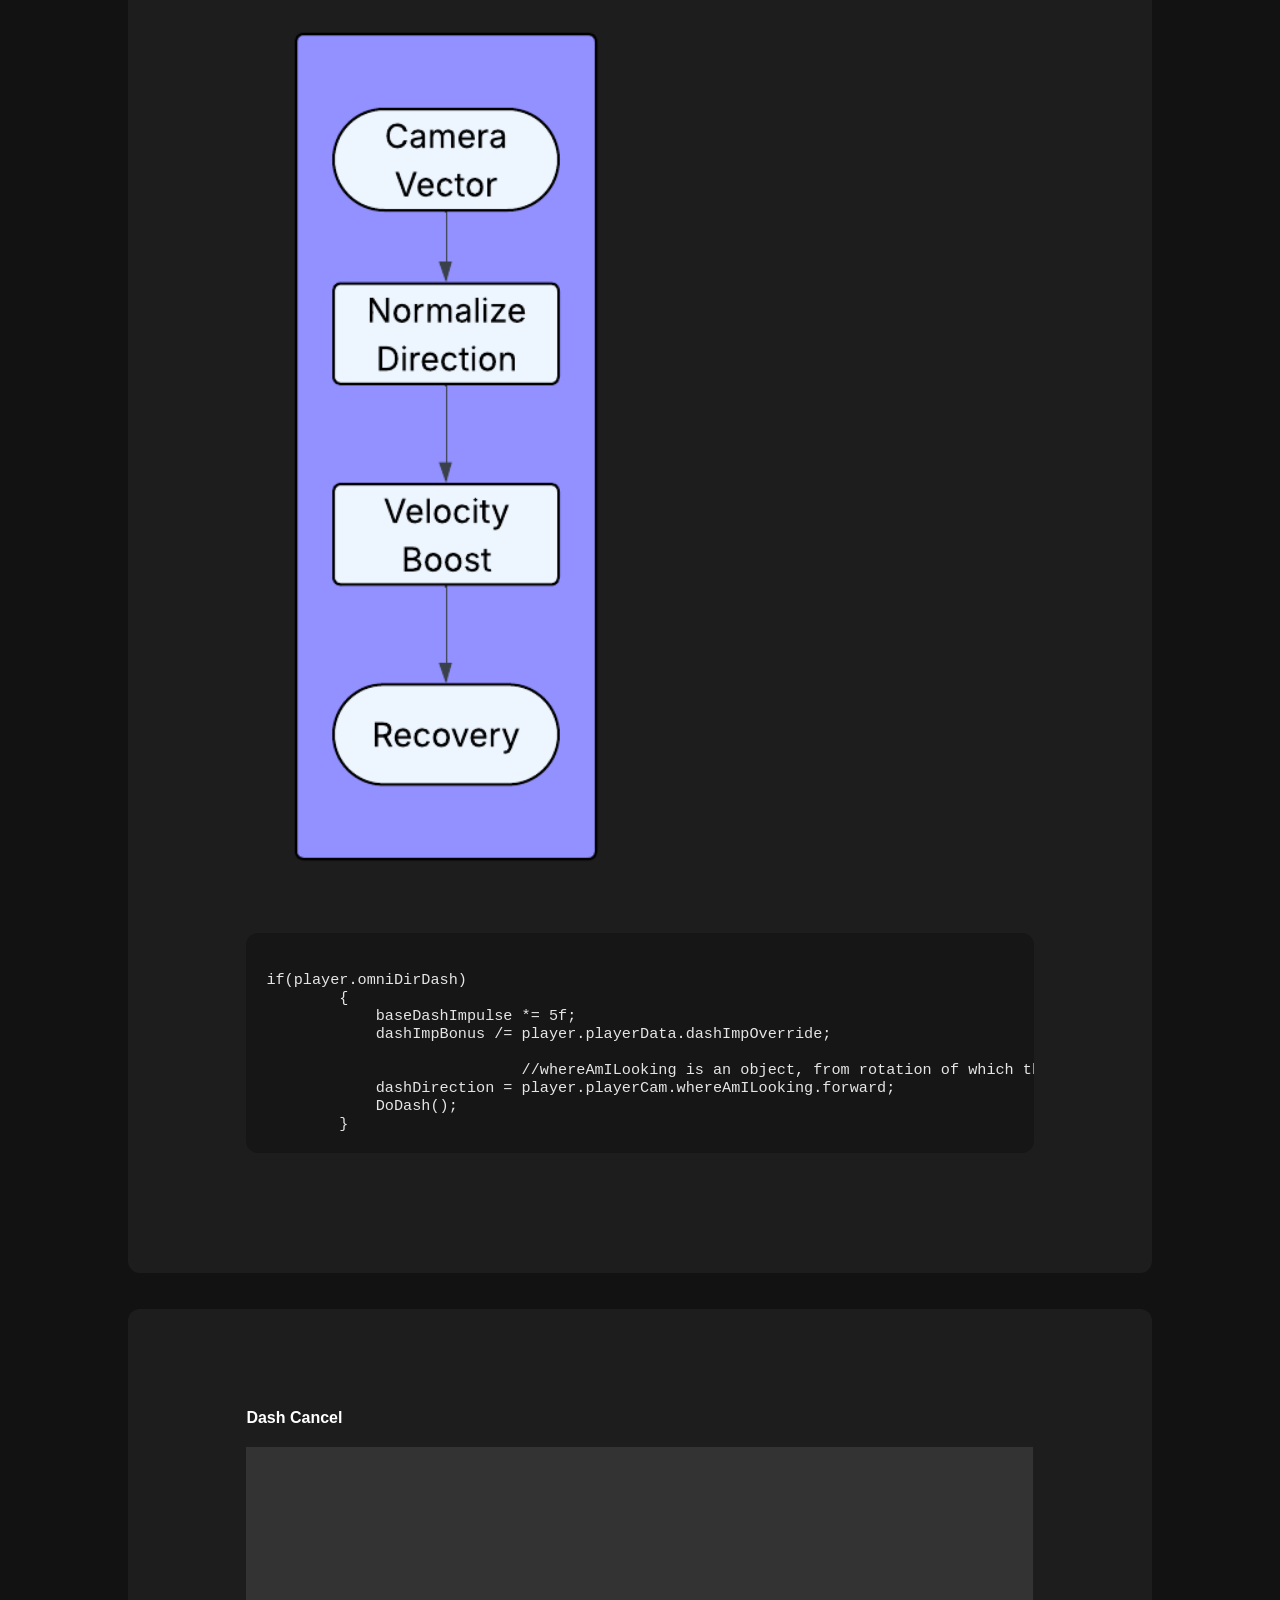
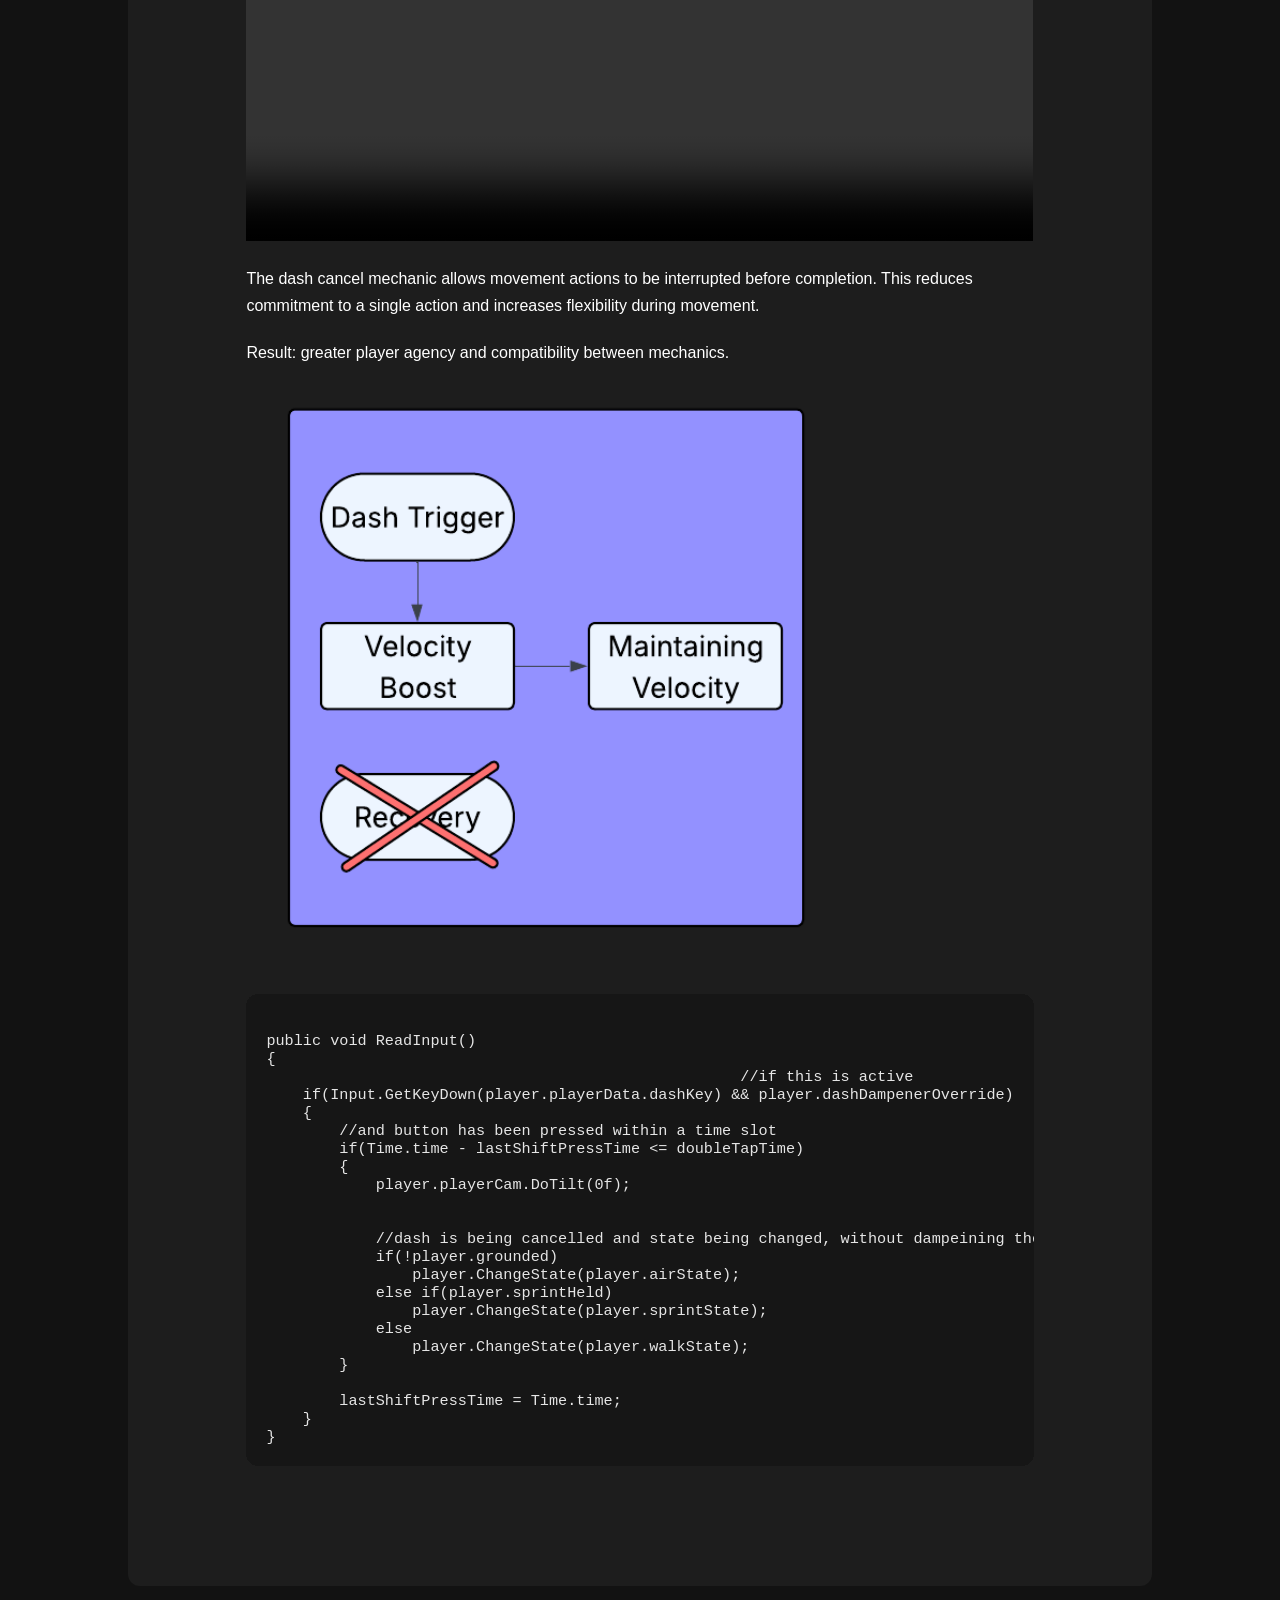
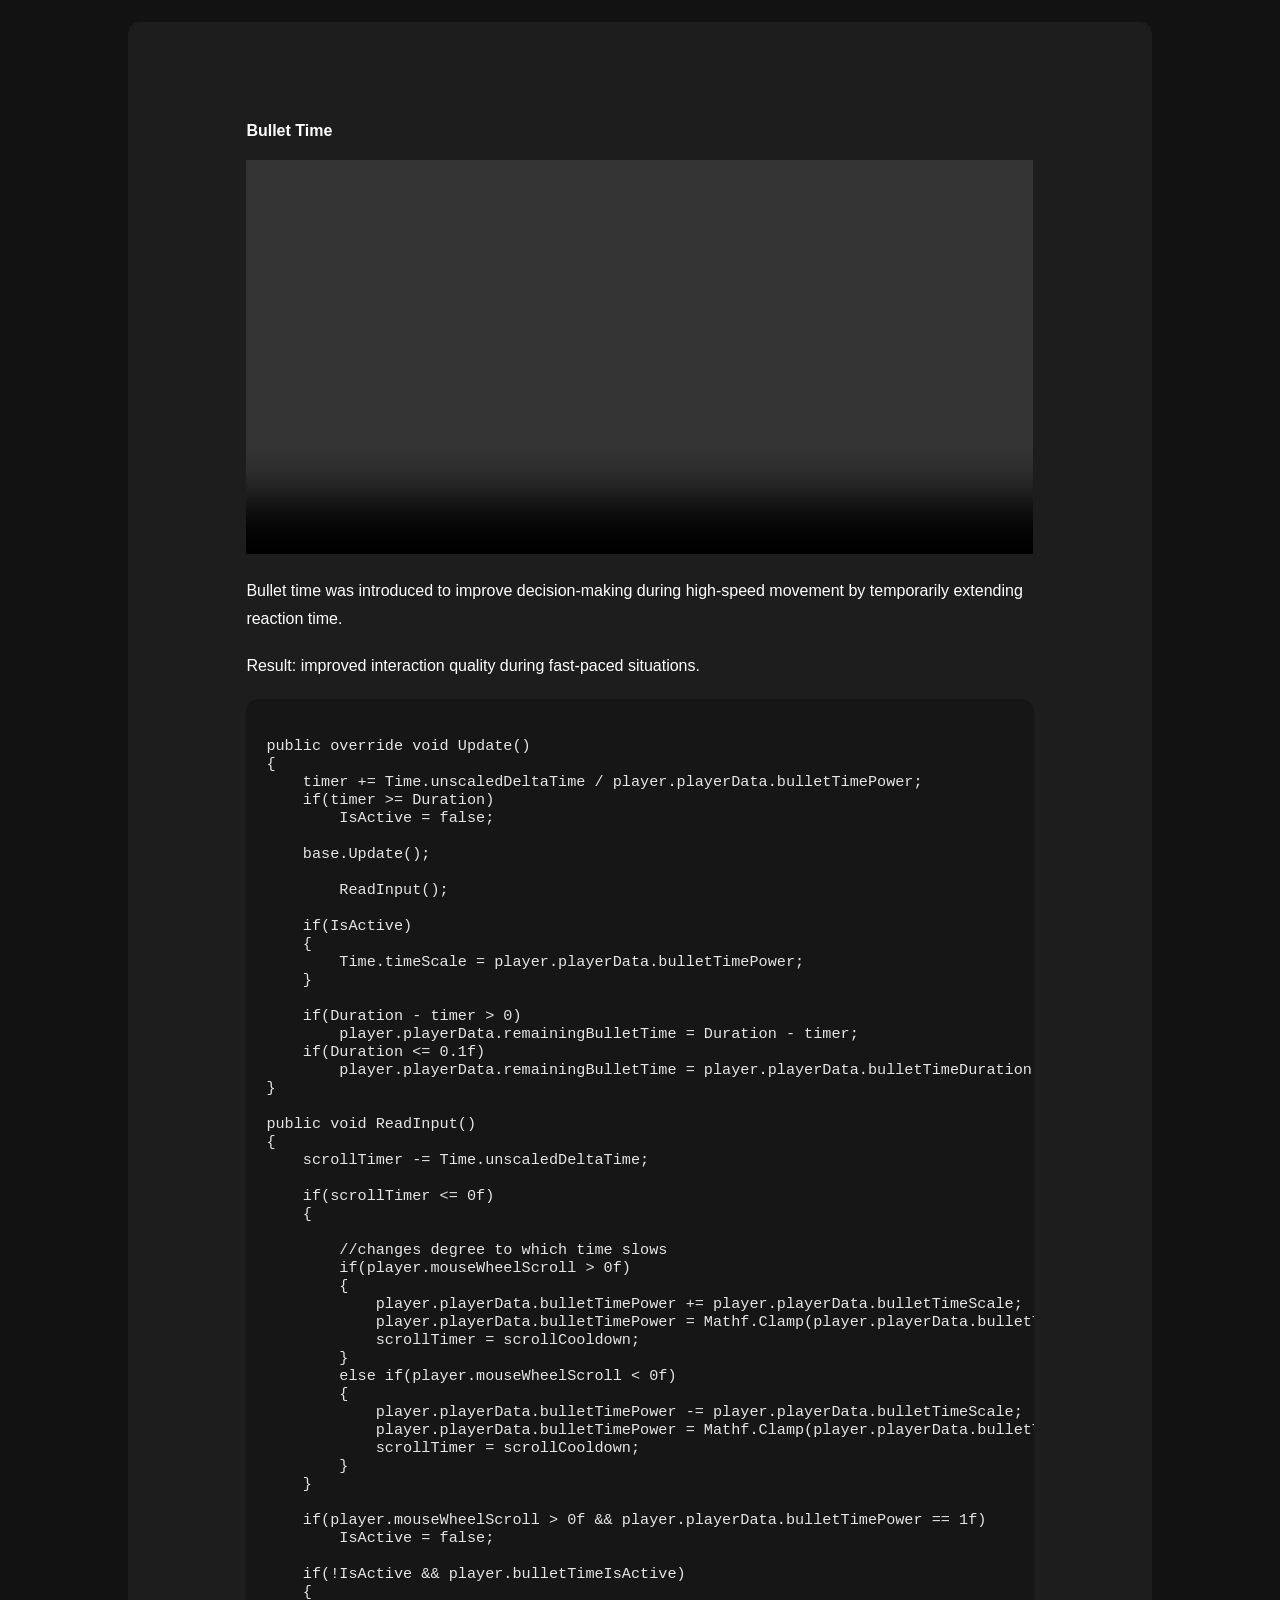
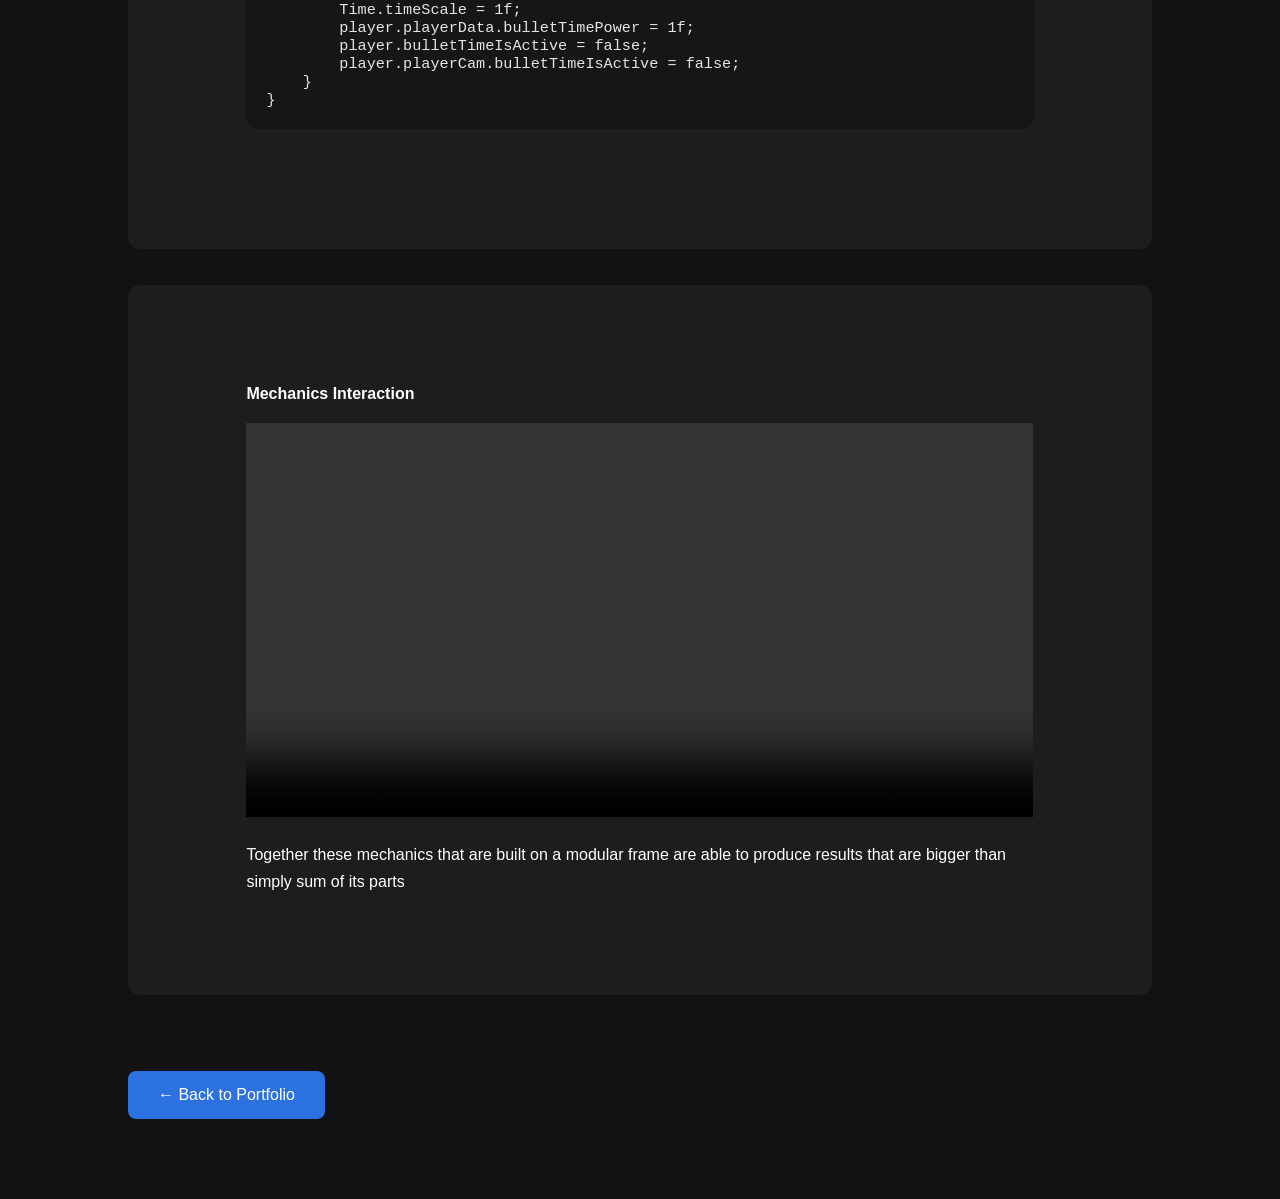
==== commit 5209bfc3: "delivery" ====
--- a/projects/controller.html
+++ b/projects/controller.html
@@ -31,9 +31,7 @@
 </h1>
 
 <div class="card">
-
 <img src="../images/preview.png">
-
 </div>
 
 <br></br>
@@ -47,10 +45,10 @@
 <br>Actions often happen independently, which can make movement feel less responsive and reduce player control.</br>
 </p>
 <p>
-This project shows how different movement mechanics can work together as part of a single system. The goal was to create a responsive modular <br>movement framework in Unity that allows different mechanics to interact without conflicting with each other.</br>
+This project of mine explores how different movement mechanics can work together as part of a single system. The goal was to create a responsive modular <br>movement framework in Unity that allows different mechanics to interact without conflicting with each other.</br>
 </p>
 <p>
-To improve player control, several mechanics were implemented and designed to solve specific interaction problems. <br>Camera-based dashing aligns movement with player intention, dash canceling increases flexibility during movement,<br>and bullet time gives more time to react during high-speed actions.</br></br>
+To improve player control, several mechanics were implemented and designed to solve specific interaction problems. <br>For example, camera-based dashing aligns movement output with player intention, dash canceling increases mobility based on skill,<br>and bullet time gives more time to react during high-speed actions.</br></br>
 </p>
 </div>
 
@@ -83,8 +81,8 @@
 <video controls width="100%">
 <source src="../demo mp4's/Movement.mp4">
 </video>
-<p>Base movement system was designed to treat input not as isolated actions, 
-but as modifiable behaviour, as a foundation that supports additional mechanics.</p>
+<p>Base movement system was designed to treat input not as separate actions, 
+but as modifiable behaviour; as a foundation that supports additional mechanics.</p>
 <p>Acceleration, momentum, and state transitions are structured in a way that allow expansion 
 and additions, without large changes to the core of the system</p>
 <p>As a result: smoother movement, and a framework that supports mechanics interactions</p>
@@ -245,7 +243,7 @@
 <h4>Bullet Time</h4>
 <p></p>
 <video controls width="100%">
-<source src="../demo mp4's/Bullet Time.mp4">
+<source src="../demo mp4's/Bullet Time demo.mp4">
 </video>
 <p>Bullet time was introduced to improve decision-making during high-speed movement by temporarily extending reaction time.</p>
 <p>Result: improved interaction quality during fast-paced situations.</p>
--- a/style.css
+++ b/style.css
@@ -142,6 +142,7 @@
 
 }
 
+
 .mechanics-nav{
 
 display:flex;
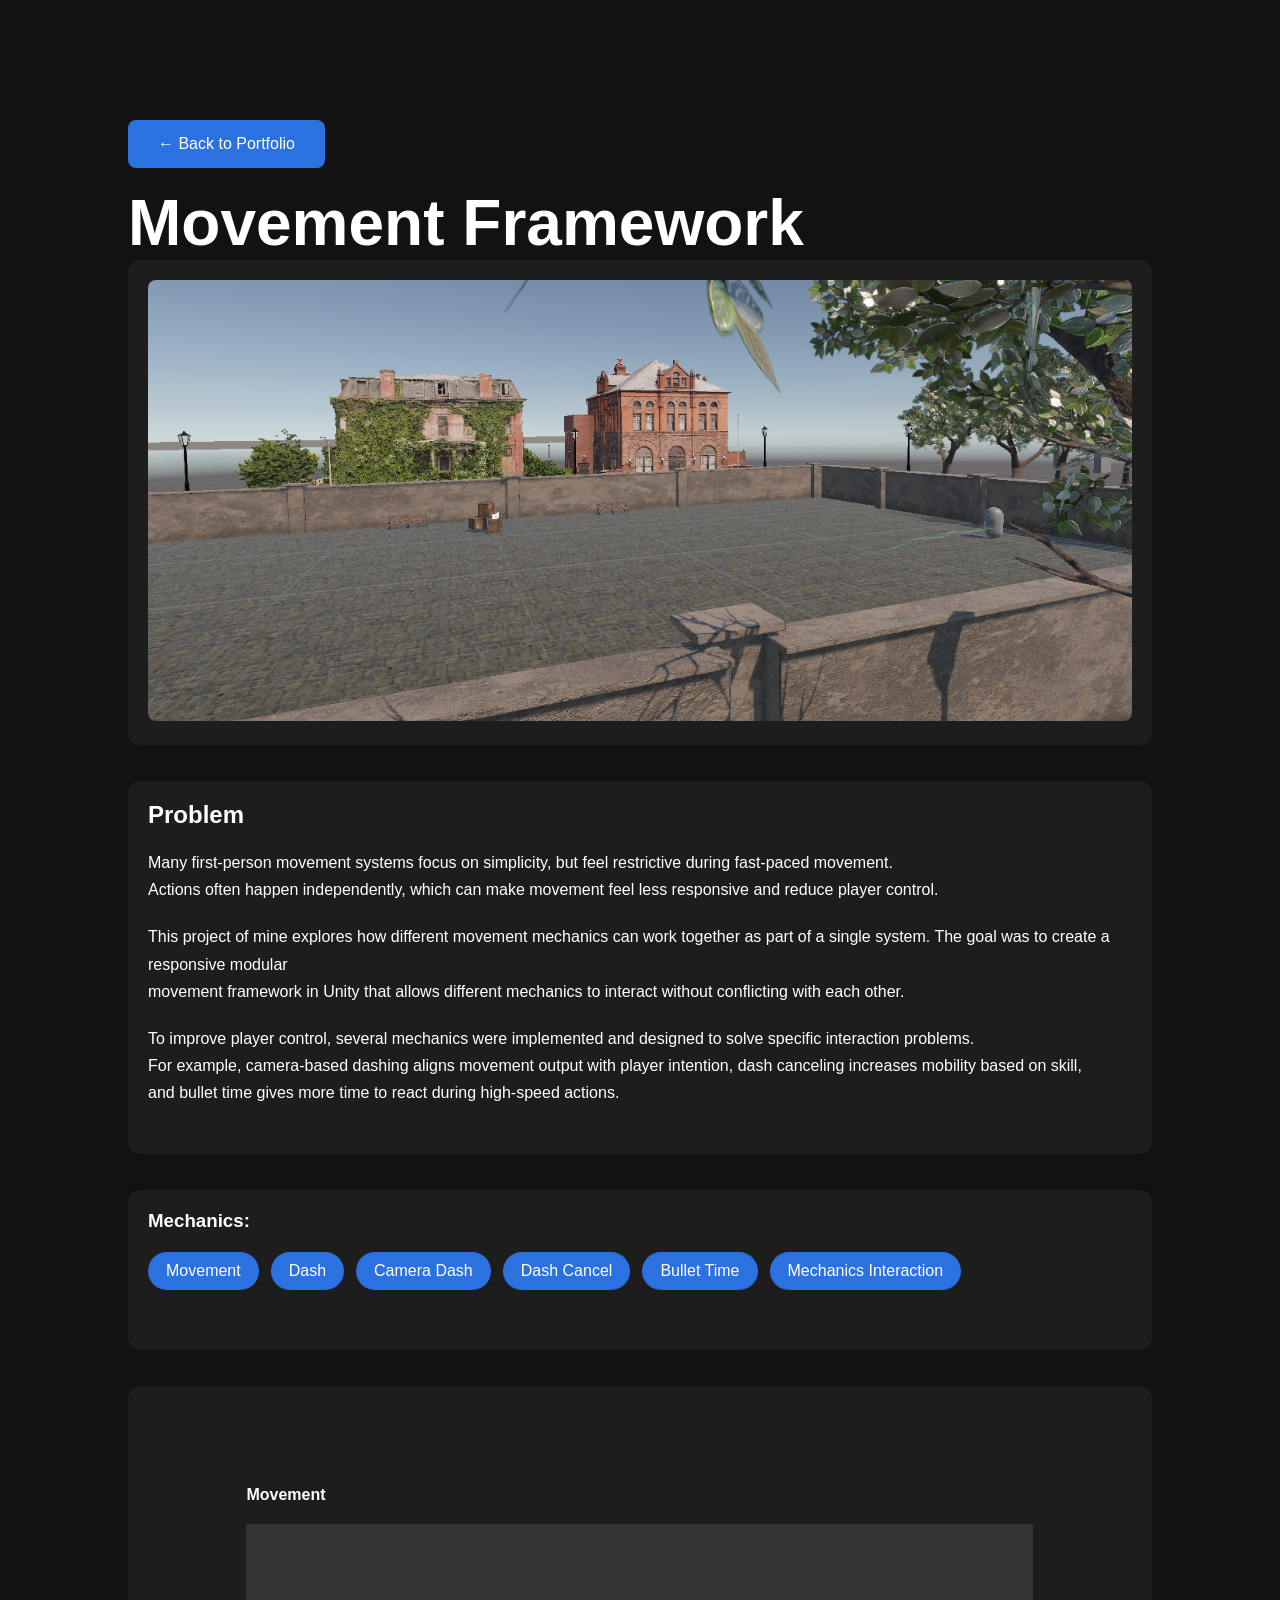
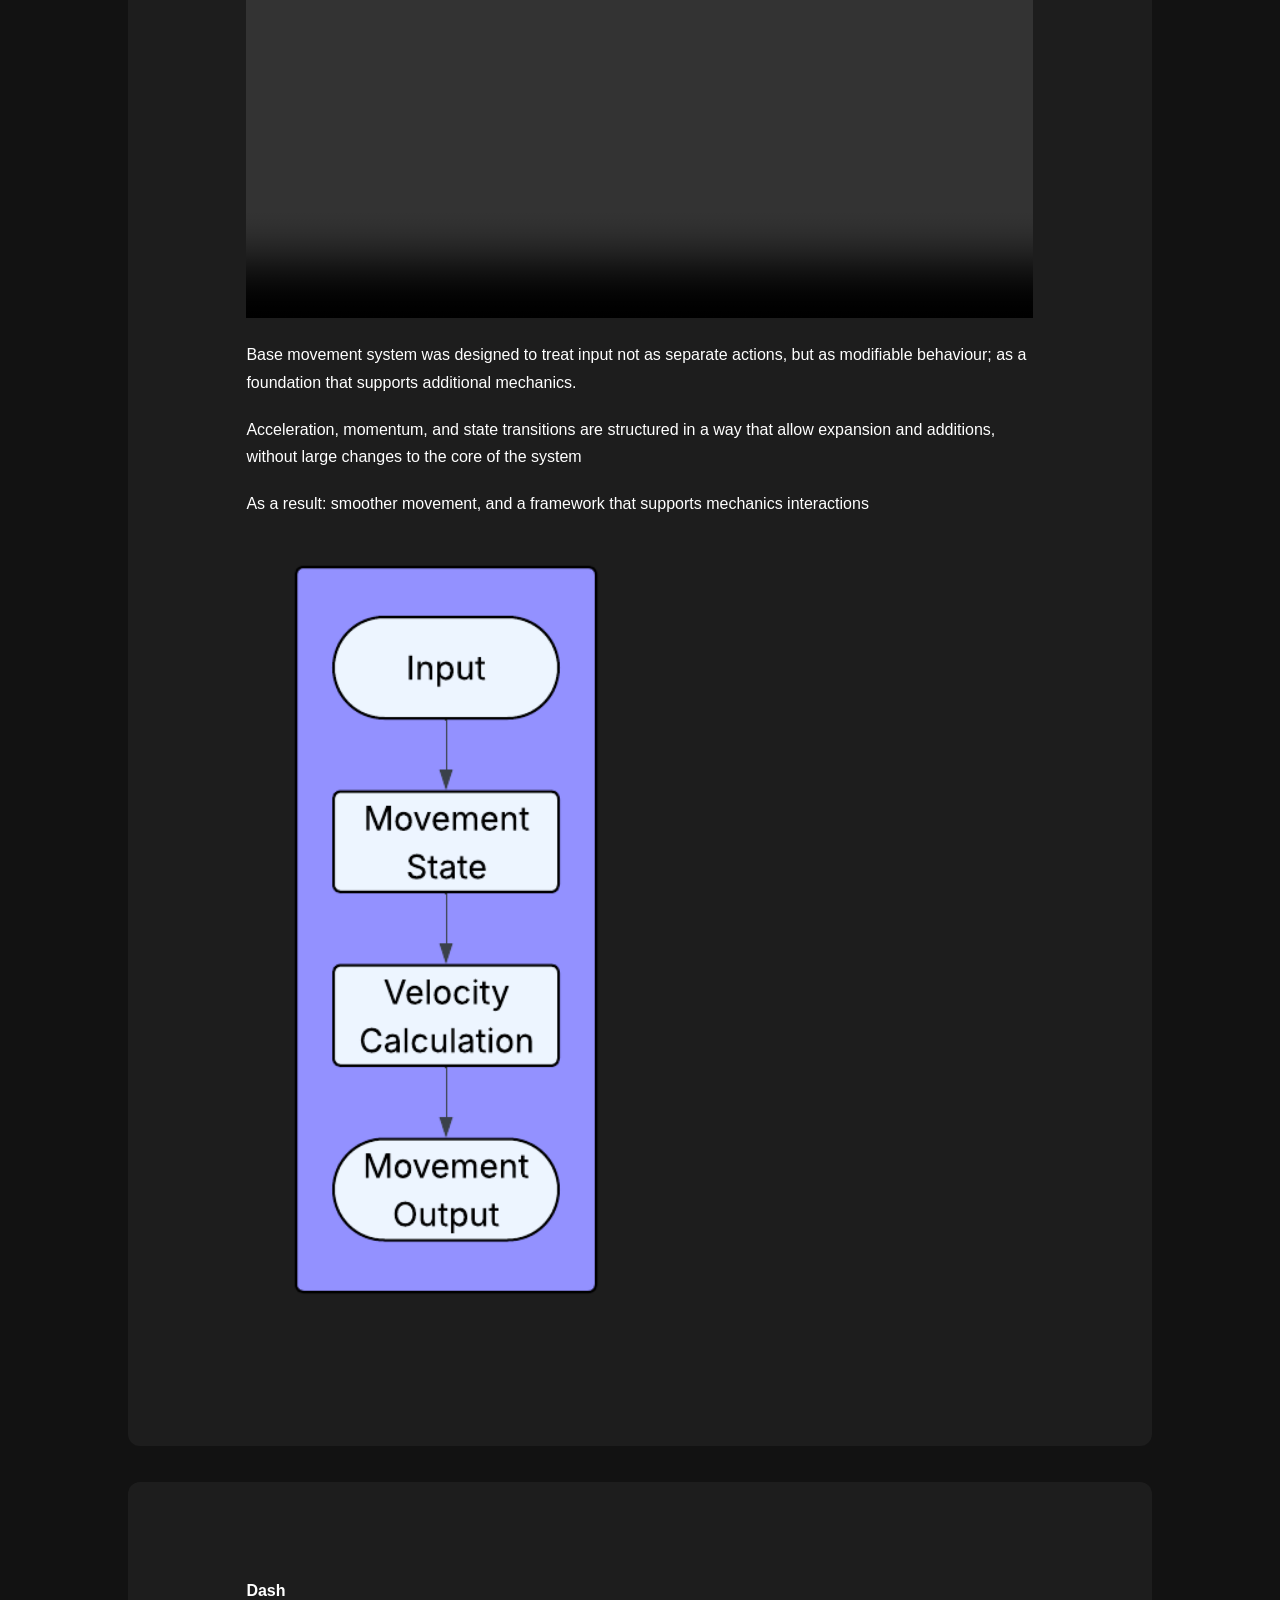
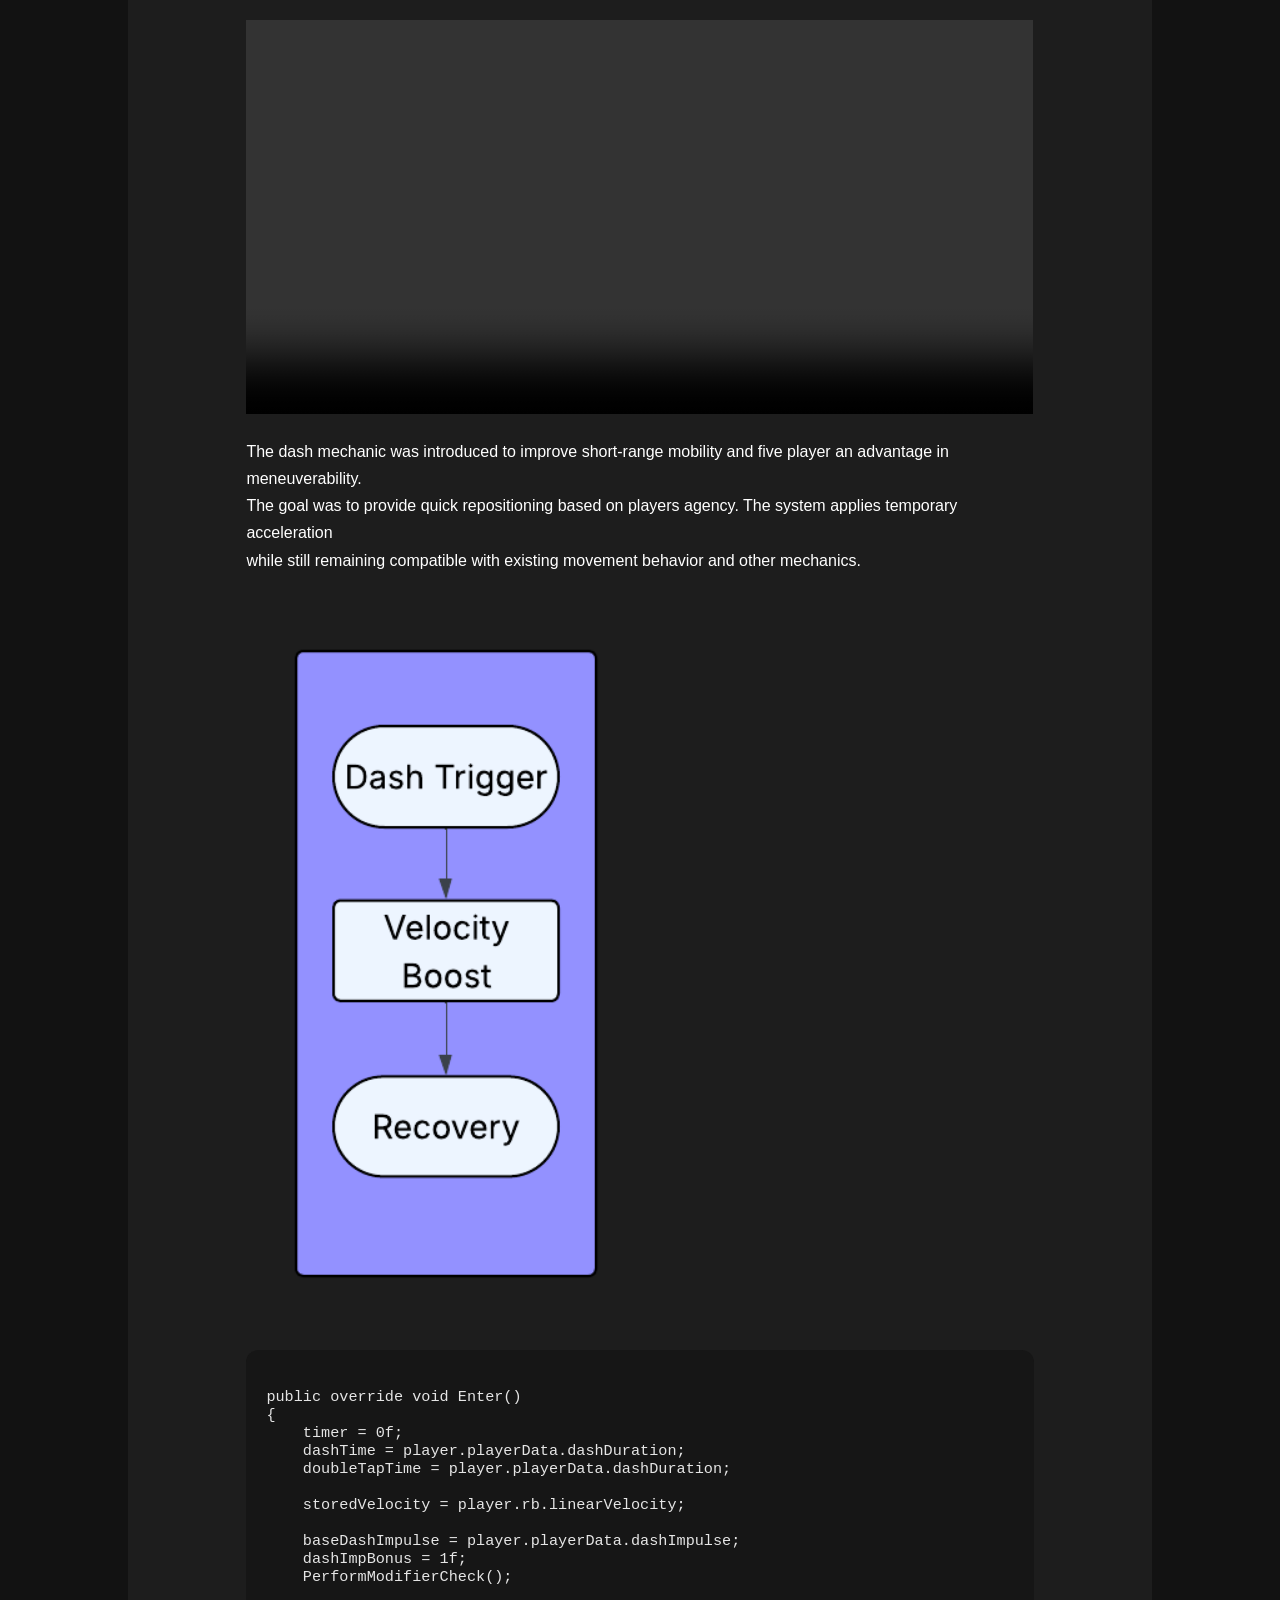
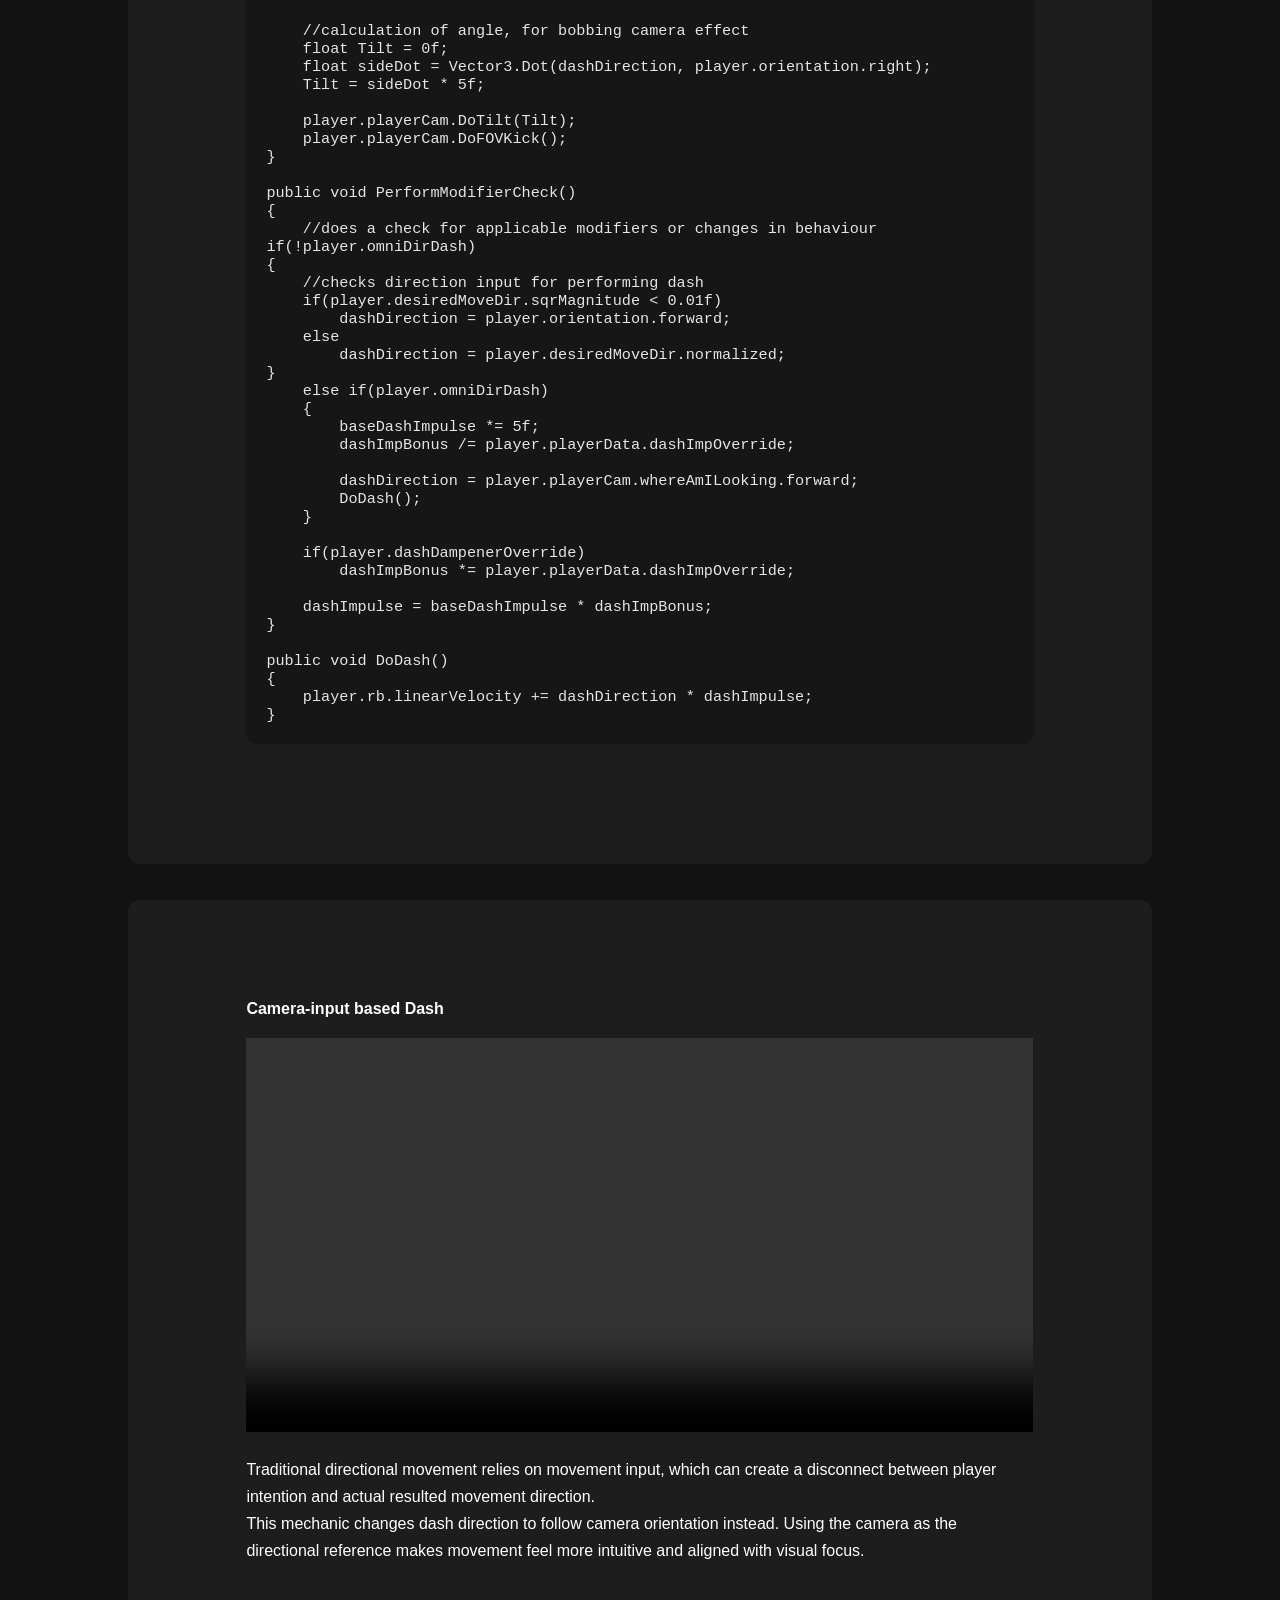
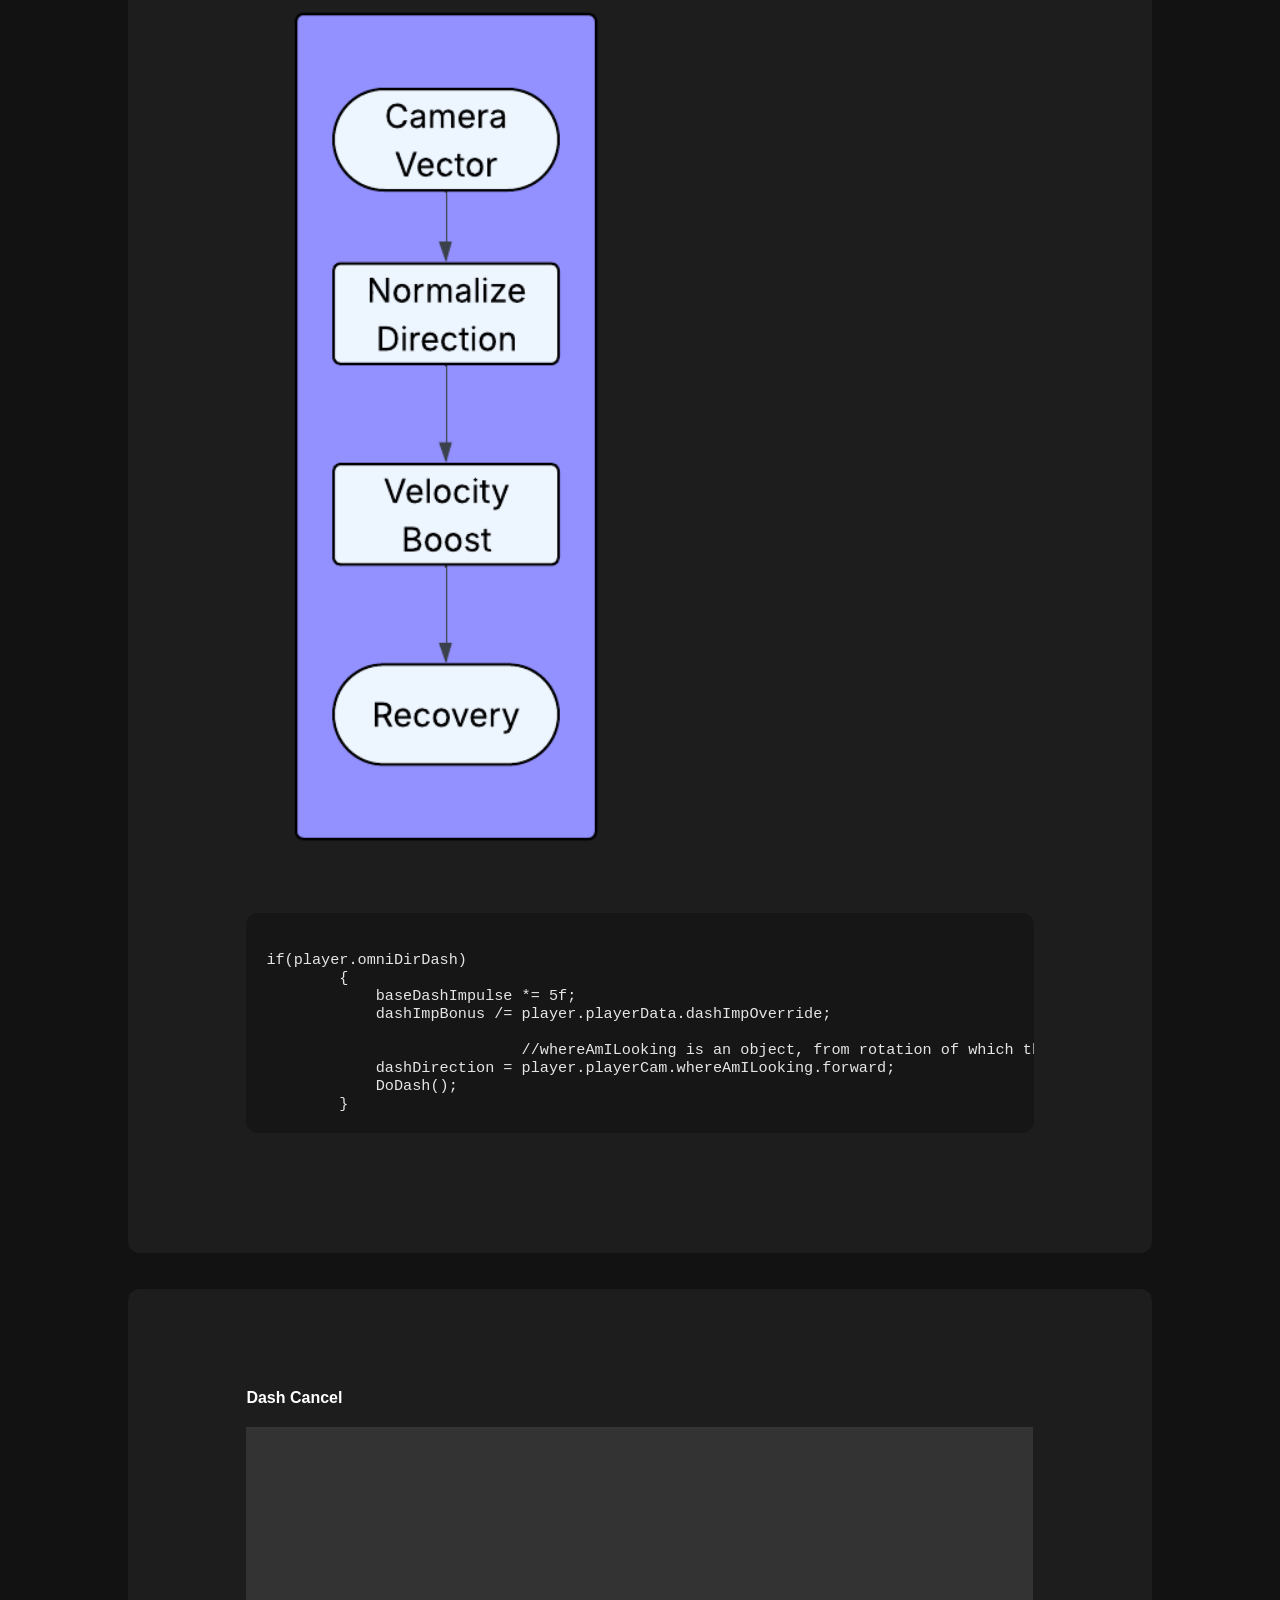
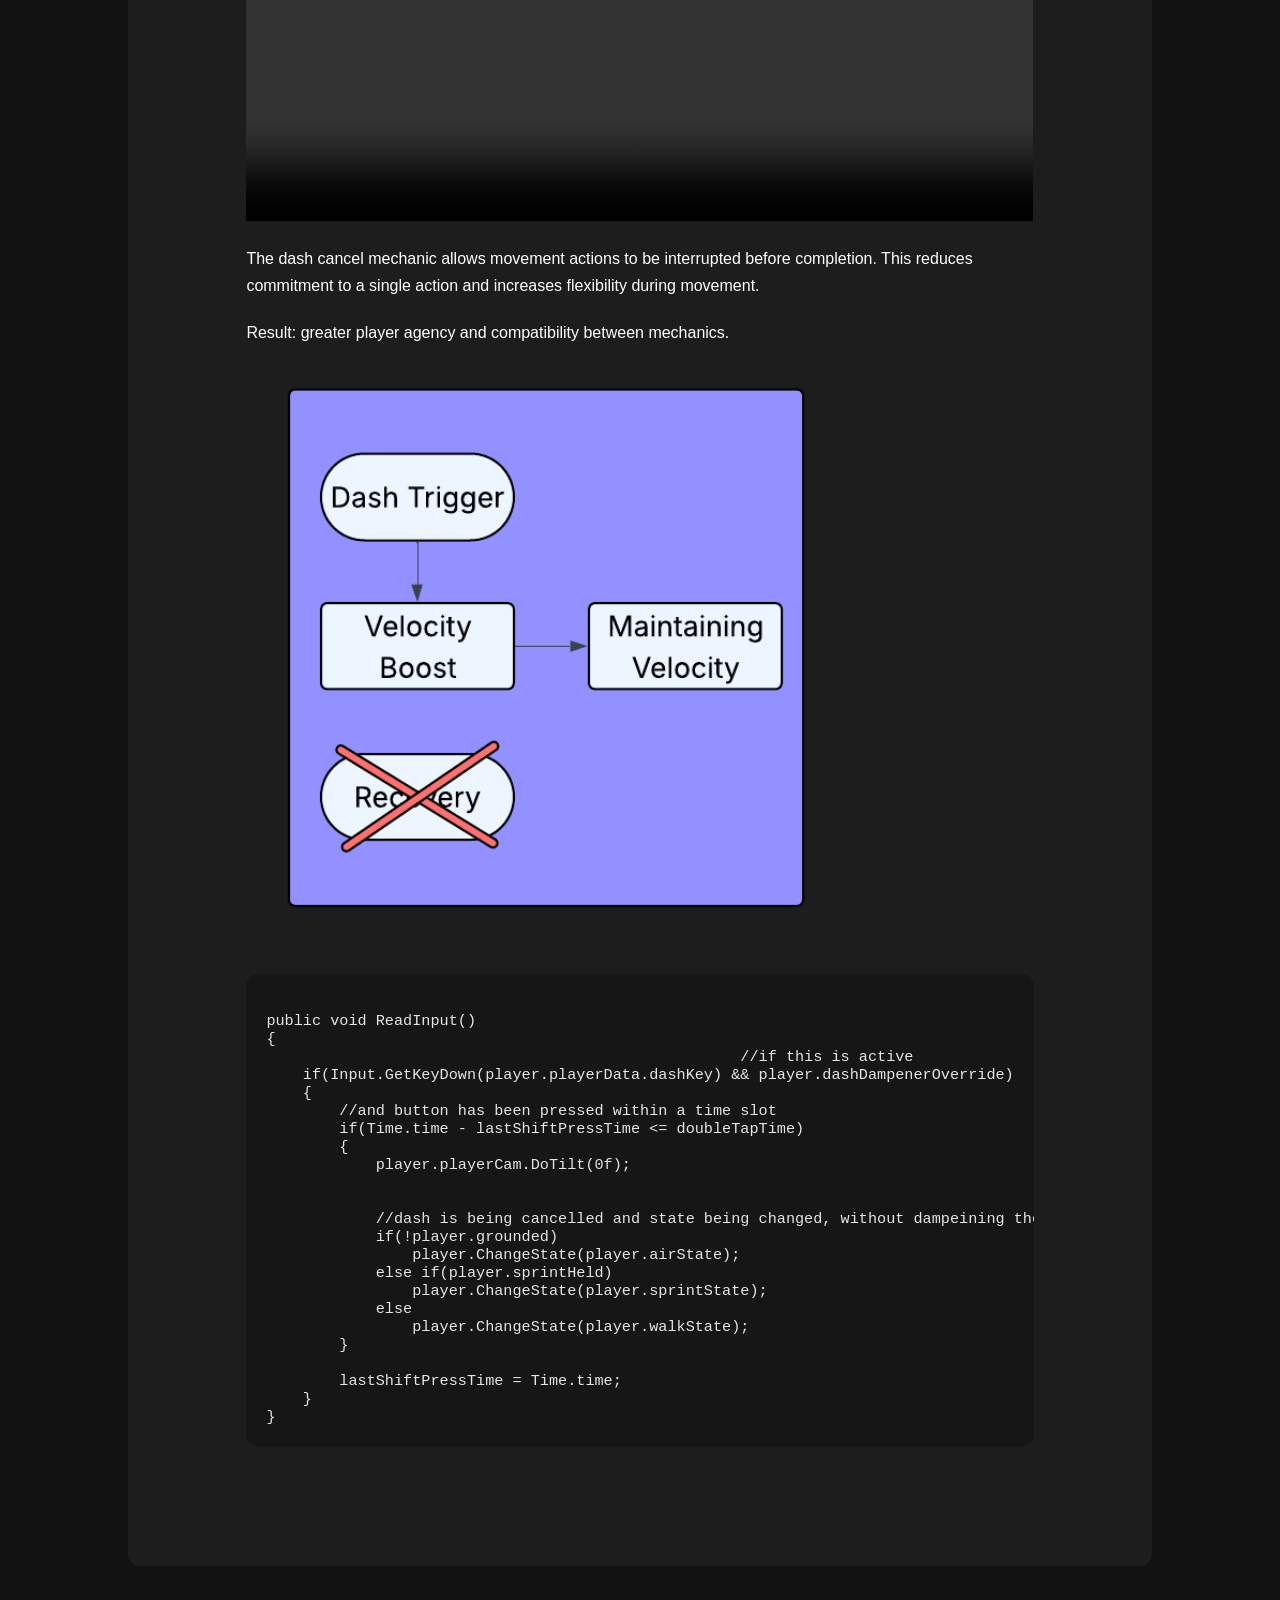
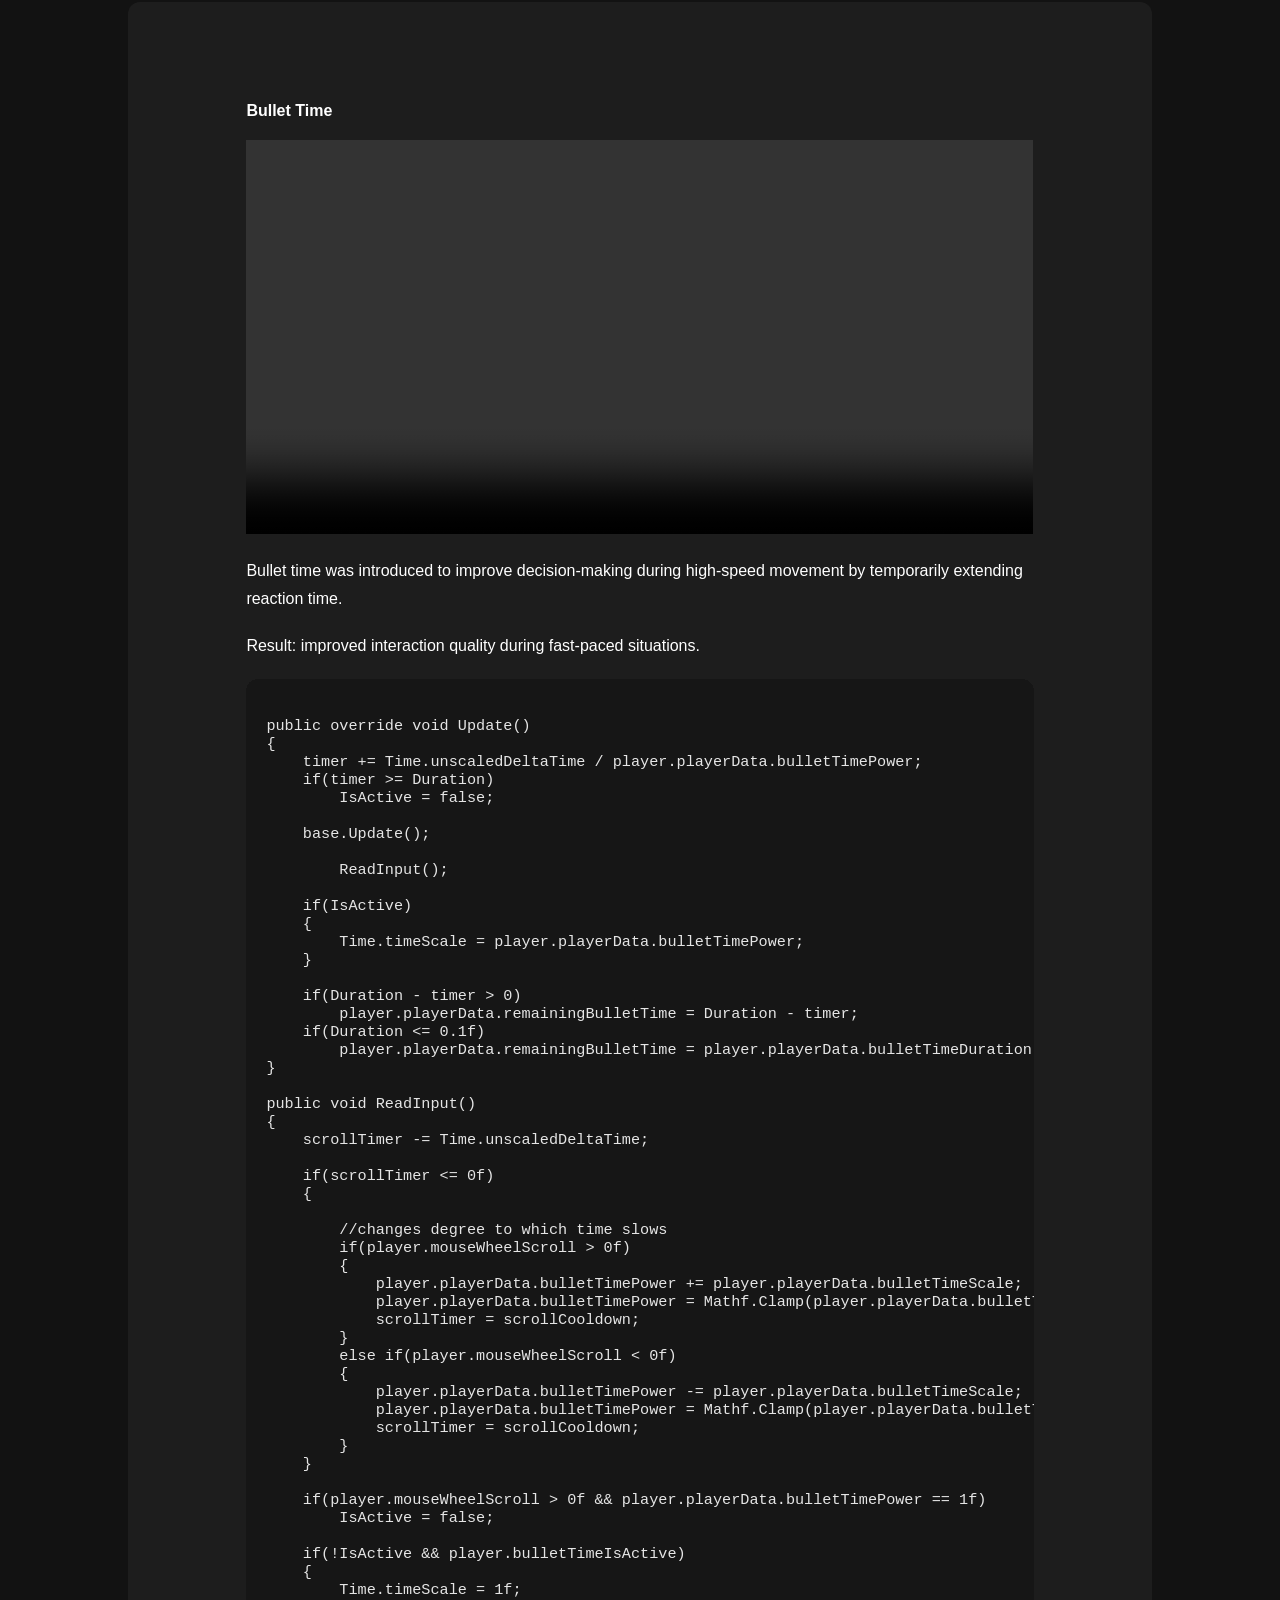
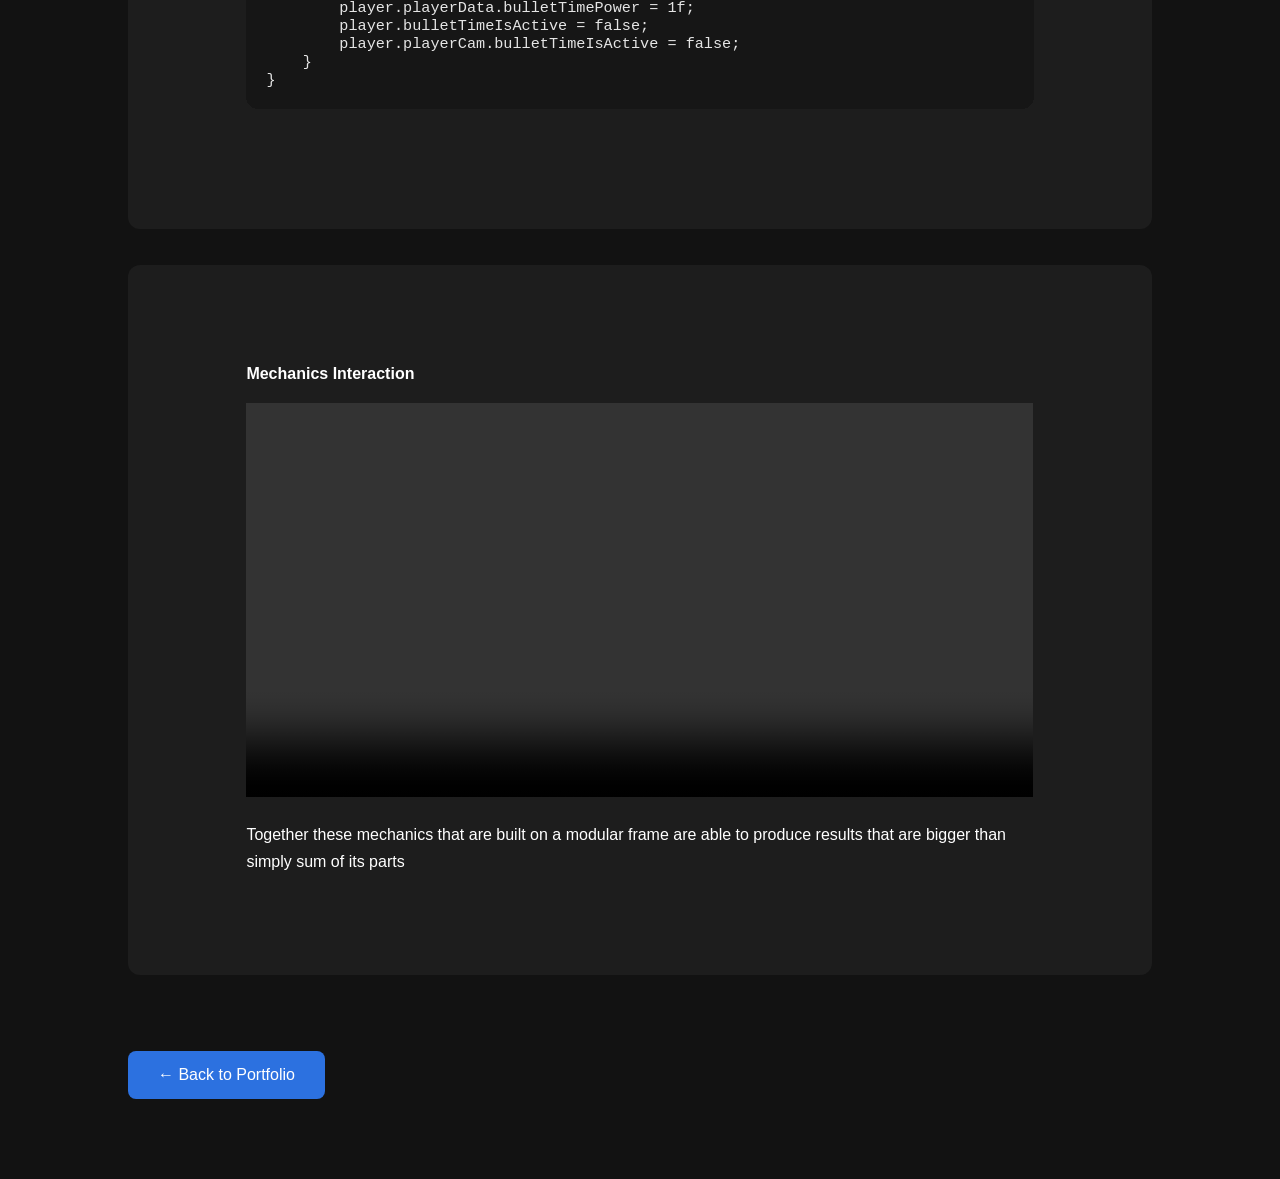
==== commit 9ac8d5c8: "dash and move fix" ====
--- a/projects/controller.html
+++ b/projects/controller.html
@@ -75,11 +75,10 @@
 
 <div class="card">
 <section id="movement">
-<div class="card"> 
 <h4>Movement</h4>
 <p></p>
 <video controls width="100%">
-<source src="../demo mp4's/Movement.mp4">
+<source src="../videos/movement.mp4" type="video/mp4">
 </video>
 <p>Base movement system was designed to treat input not as separate actions, 
 but as modifiable behaviour; as a foundation that supports additional mechanics.</p>
@@ -98,7 +97,7 @@
 <h4>Dash</h4>
 <p></p>
 <video controls width="100%">
-<source src="../demo mp4's/Dash.mp4">
+<source src="../videos/dash.mp4" type="video/mp4">
 </video>
 <p>The dash mechanic was introduced to improve short-range mobility and five player an advantage in meneuverability.
 <br>The goal was to provide quick repositioning based on players agency. The system applies temporary acceleration <br>while still remaining compatible with existing movement behavior and other mechanics.</br></br></p>
@@ -170,7 +169,7 @@
 <h4>Camera-input based Dash</h4>
 <p></p>
 <video controls width="100%">
-<source src="../demo mp4's/Camera-Input based Dash.mp4">
+<source src="../videos/camera-input-based-dash.mp4">
 </video>
 <p>Traditional directional movement relies on movement input, which can create a disconnect 
 between player intention and actual resulted movement direction. 
@@ -200,7 +199,7 @@
 <h4>Dash Cancel</h4>
 <p></p>
 <video controls width="100%">
-<source src="../demo mp4's/Dash Cancel.mp4">
+<source src="../videos/dash-cancel.mp4">
 </video>
 <p>The dash cancel mechanic allows movement actions to be interrupted before completion. This reduces commitment to a single action and increases flexibility during movement.</p>
 <p>Result: greater player agency and compatibility between mechanics.</p>
@@ -243,7 +242,7 @@
 <h4>Bullet Time</h4>
 <p></p>
 <video controls width="100%">
-<source src="../demo mp4's/Bullet Time demo.mp4">
+<source src="../videos/bullet-time.mp4">
 </video>
 <p>Bullet time was introduced to improve decision-making during high-speed movement by temporarily extending reaction time.</p>
 <p>Result: improved interaction quality during fast-paced situations.</p>
@@ -314,7 +313,7 @@
 <h4>Mechanics Interaction</h4>
 <p></p>
 <video controls width="100%">
-<source src="../demo mp4's/Camera Dash + Cancel (2).mp4">
+<source src="../videos/camera-dash-cancel.mp4">
 </video>
 <p>Together these mechanics that are built on a modular frame are able to produce results that are bigger than simply sum of its parts</p>
 </section>
